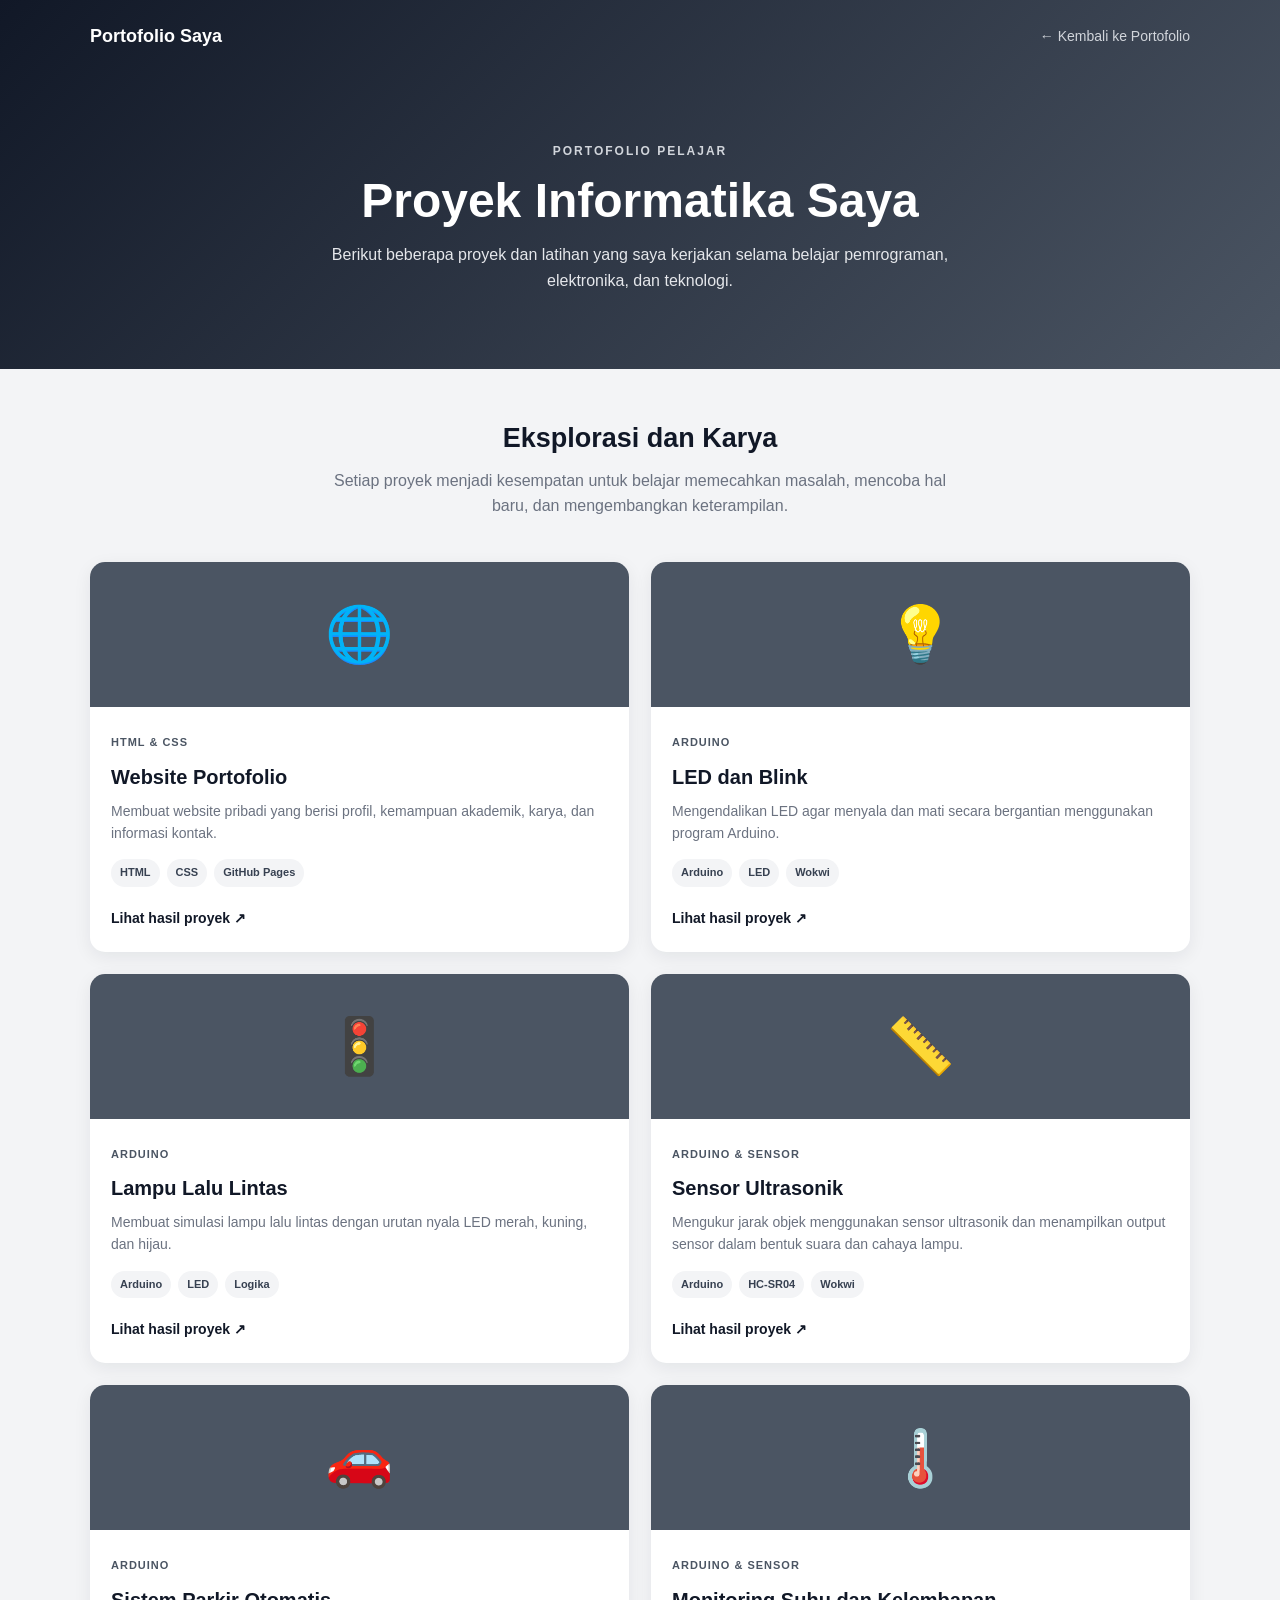
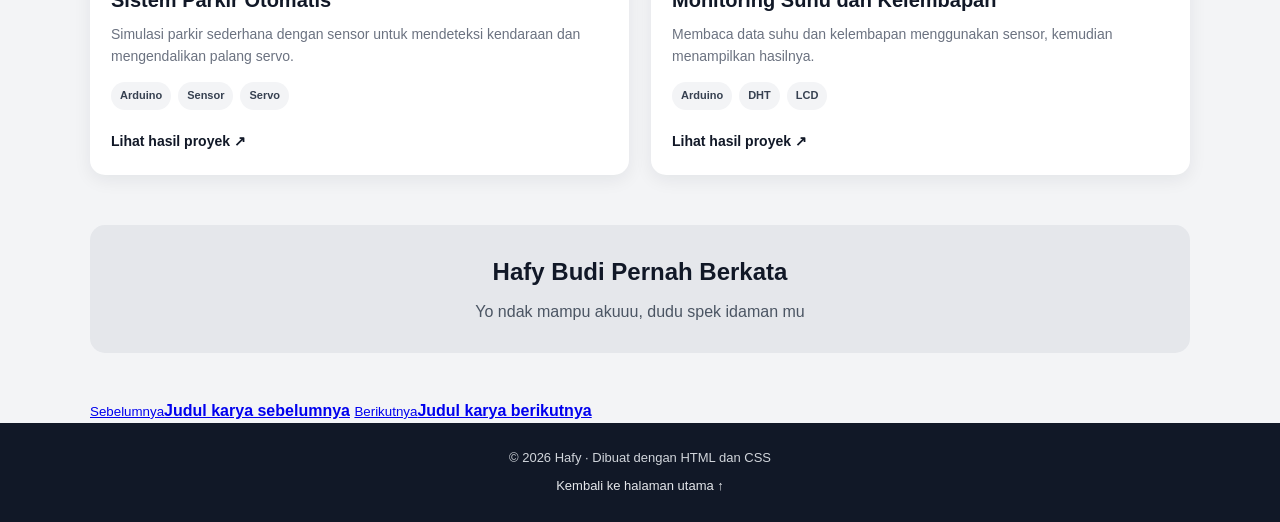
==== (page 2)hafy.html @ d76a5ce2 "Refactor hafy.html structure and content" ====
<!DOCTYPE html>
<html lang="id">
<head>
  <meta charset="UTF-8">
  <meta name="viewport" content="width=device-width, initial-scale=1.0">
  <meta name="description" content="Kumpulan proyek Informatika saya.">

  <title>Proyek Informatika Saya</title>
  <link rel="stylesheet" href="style-projek.css">
</head>
<body>
  <header class="site-header">
    <nav class="navbar">
      <a class="brand" href="index.html">Portofolio Saya</a>
      <a class="back-link" href="index.html">← Kembali ke Portofolio</a>
    </nav>
    <div class="hero">
      <span class="eyebrow">PORTOFOLIO PELAJAR</span>
      <h1>Proyek Informatika Saya</h1>
      <p>Berikut beberapa proyek dan latihan yang saya kerjakan selama belajar pemrograman, elektronika, dan teknologi.</p>
    </div>
  </header>

  <main class="container">
    <section class="intro">
      <h2>Eksplorasi dan Karya</h2>
      <p>Setiap proyek menjadi kesempatan untuk belajar memecahkan masalah, mencoba hal baru, dan mengembangkan keterampilan.</p>
    </section>

    <section class="project-grid" aria-label="Daftar proyek Informatika">
      <article class="project-card">
        <div class="project-visual visual-blue"><span>🌐</span></div>
        <div class="project-content">
          <span class="category">HTML &amp; CSS</span><h3>Website Portofolio</h3>
          <p>Membuat website pribadi yang berisi profil, kemampuan akademik, karya, dan informasi kontak.</p>
          <div class="tags"><span>HTML</span><span>CSS</span><span>GitHub Pages</span></div>
          <a class="project-link" href="index.html">Lihat hasil proyek ↗</a>
        </div>
      </article>

      <article class="project-card">
        <div class="project-visual visual-green"><span>💡</span></div>
        <div class="project-content">
          <span class="category">Arduino</span><h3>LED dan Blink</h3>
          <p>Mengendalikan LED agar menyala dan mati secara bergantian menggunakan program Arduino.</p>
          <div class="tags"><span>Arduino</span><span>LED</span><span>Wokwi</span></div>
          <a class="project-link" href="https://wokwi.com/projects/481664865857528833">Lihat hasil proyek ↗</a>
        </div>
      </article>

      <article class="project-card">
        <div class="project-visual visual-purple"><span>🚦</span></div>
        <div class="project-content">
          <span class="category">Arduino</span><h3>Lampu Lalu Lintas</h3>
          <p>Membuat simulasi lampu lalu lintas dengan urutan nyala LED merah, kuning, dan hijau.</p>
          <div class="tags"><span>Arduino</span><span>LED</span><span>Logika</span></div>
          <a class="project-link" href="https://wokwi.com/projects/481664558682316801">Lihat hasil proyek ↗</a>
        </div>
      </article>

      <article class="project-card">
        <div class="project-visual visual-orange"><span>📏</span></div>
        <div class="project-content">
          <span class="category">Arduino &amp; Sensor</span><h3>Sensor Ultrasonik</h3>
          <p>Mengukur jarak objek menggunakan sensor ultrasonik dan menampilkan output sensor dalam bentuk suara dan cahaya lampu.</p>
          <div class="tags"><span>Arduino</span><span>HC-SR04</span><span>Wokwi</span></div>
          <a class="project-link" href="https://wokwi.com/projects/481666622289014785">Lihat hasil proyek ↗</a>
        </div>
      </article>

      <article class="project-card">
        <div class="project-visual visual-pink"><span>🚗</span></div>
        <div class="project-content">
          <span class="category">Arduino</span><h3>Sistem Parkir Otomatis</h3>
          <p>Simulasi parkir sederhana dengan sensor untuk mendeteksi kendaraan dan mengendalikan palang servo.</p>
          <div class="tags"><span>Arduino</span><span>Sensor</span><span>Servo</span></div>
          <a class="project-link" href="https://wokwi.com/projects/481667066561412097">Lihat hasil proyek ↗</a>
        </div>
      </article>

      <article class="project-card">
        <div class="project-visual visual-teal"><span>🌡️</span></div>
        <div class="project-content">
          <span class="category">Arduino &amp; Sensor</span><h3>Monitoring Suhu dan Kelembapan</h3>
          <p>Membaca data suhu dan kelembapan menggunakan sensor, kemudian menampilkan hasilnya.</p>
          <div class="tags"><span>Arduino</span><span>DHT</span><span>LCD</span></div>
          <a class="project-link" href="https://wokwi.com/projects/481667434645292033">Lihat hasil proyek ↗</a>
        </div>
      </article>
    </section>

    <section class="note">
      <h2>Hafy Budi Pernah Berkata</h2>
      <p> Yo ndak mampu akuuu, dudu spek idaman mu</p>
    </section>
    <nav class="pager" aria-label="Karya lainnya">
    <a href="#"><small>Sebelumnya</small><strong>Judul karya sebelumnya</strong></a>
    <a href="#"><small>Berikutnya</small><strong>Judul karya berikutnya</strong></a>
  </nav>
  </main>



  
  <footer class="footer">
    <p>© 2026 Hafy · Dibuat dengan HTML dan CSS</p>
    <a href="index.html">Kembali ke halaman utama ↑</a>
  </footer>
</body>
</html>
---- style-projek.css ----
/* CSS EKSTERNAL - HALAMAN PROYEK INFORMATIKA (VERSI MONOCHROME) */
* { box-sizing: border-box; }
html { scroll-behavior: smooth; }
body {
  margin: 0; font-family: Arial, Helvetica, sans-serif;
  background: #f3f4f6; color: #1f2937; line-height: 1.6;
}
/* site header ini buat bag paling atas yang background judul*/
.site-header { background: linear-gradient(135deg, #111827, #4b5563); color: white; padding: 0 7%; }
.navbar {
  max-width: 1100px; margin: auto; min-height: 72px;
  display: flex; justify-content: space-between; align-items: center; gap: 20px;
}
.brand { color: white; text-decoration: none; font-weight: bold; font-size: 18px; }
.back-link { color: #d1d5db; text-decoration: none; font-size: 14px; }
.back-link:hover, .footer a:hover { text-decoration: underline; }
.hero { max-width: 850px; margin: auto; text-align: center; padding: 65px 15px 75px; }
.eyebrow { display: inline-block; color: #d1d5db; font-size: 12px; font-weight: bold; letter-spacing: 2px; margin-bottom: 12px; }
.hero h1 { margin: 0 0 14px; font-size: clamp(32px, 5vw, 48px); line-height: 1.15; }
.hero p { max-width: 650px; margin: auto; color: #e5e7eb; font-size: 16px; }
.container { width: min(1100px, 90%); margin: 0 auto; }
.intro { text-align: center; padding: 48px 10px 28px; }
.intro h2 { margin: 0 0 8px; color: #111827; font-size: 27px; }
.intro p { max-width: 650px; margin: auto; color: #6b7280; }
.project-grid { display: grid; grid-template-columns: repeat(2, minmax(0, 1fr)); gap: 22px; padding: 15px 0 45px; }
.project-card {
  background: #ffffff; border-radius: 15px; overflow: hidden;
  box-shadow: 0 5px 18px rgba(17, 24, 39, .07);
  transition: transform .2s ease, box-shadow .2s ease;
}
.project-card:hover { transform: translateY(-5px); box-shadow: 0 12px 25px rgba(17, 24, 39, .12); }
.project-visual { min-height: 145px; display: flex; justify-content: center; align-items: center; }
/* ini buat emoji*/
.project-visual span { font-size: 55px; }

/*ini bagian kotak icon ya fyi*/
.visual-blue { background: #4b5563; }
.visual-green { background: #4b5563; }
.visual-purple { background: #4b5563; }
.visual-orange { background: #4b5563; }
.visual-pink { background: #4b5563; }
.visual-teal { background: #4b5563; }
.visual-yellow,
.visual-slate { background: #e5e7eb; }

.project-content { padding: 21px; }
.category { color: #4b5563; font-size: 11px; font-weight: bold; letter-spacing: 1px; text-transform: uppercase; }
.project-content h3 { margin: 7px 0; color: #111827; font-size: 20px; }
.project-content p { color: #6b7280; font-size: 14px; margin: 0 0 15px; }
.tags { display: flex; flex-wrap: wrap; gap: 7px; margin-bottom: 18px; }
.tags span { background: #f3f4f6; color: #374151; padding: 5px 9px; border-radius: 20px; font-size: 11px; font-weight: bold; }
.project-link { display: inline-block; color: #111827; font-size: 14px; font-weight: bold; text-decoration: none; }
.project-link:hover { color: #4b5563; text-decoration: underline; }
.note { background: #e5e7eb; border-radius: 15px; padding: 28px; text-align: center; margin: 5px 0 45px; }
.note h2 { margin: 0 0 8px; color: #111827; }
.note p { color: #4b5563; margin: 0; }
.footer { background: #111827; color: #d1d5db; text-align: center; padding: 25px 15px; font-size: 13px; }
.footer p { margin: 0 0 7px; }
.footer a { color: #e5e7eb; text-decoration: none; }

@media (max-width: 650px) {
  .site-header { padding: 0 5%; }
  .navbar { min-height: 65px; }
  .brand { font-size: 15px; }
  .back-link { font-size: 12px; }
  .hero { padding: 48px 5px 55px; }
  .hero p { font-size: 14px; }
  .container { width: 92%; }
  .project-grid { grid-template-columns: 1fr; gap: 17px; }
  .project-visual { min-height: 125px; }
  .intro { padding-top: 35px; }

}
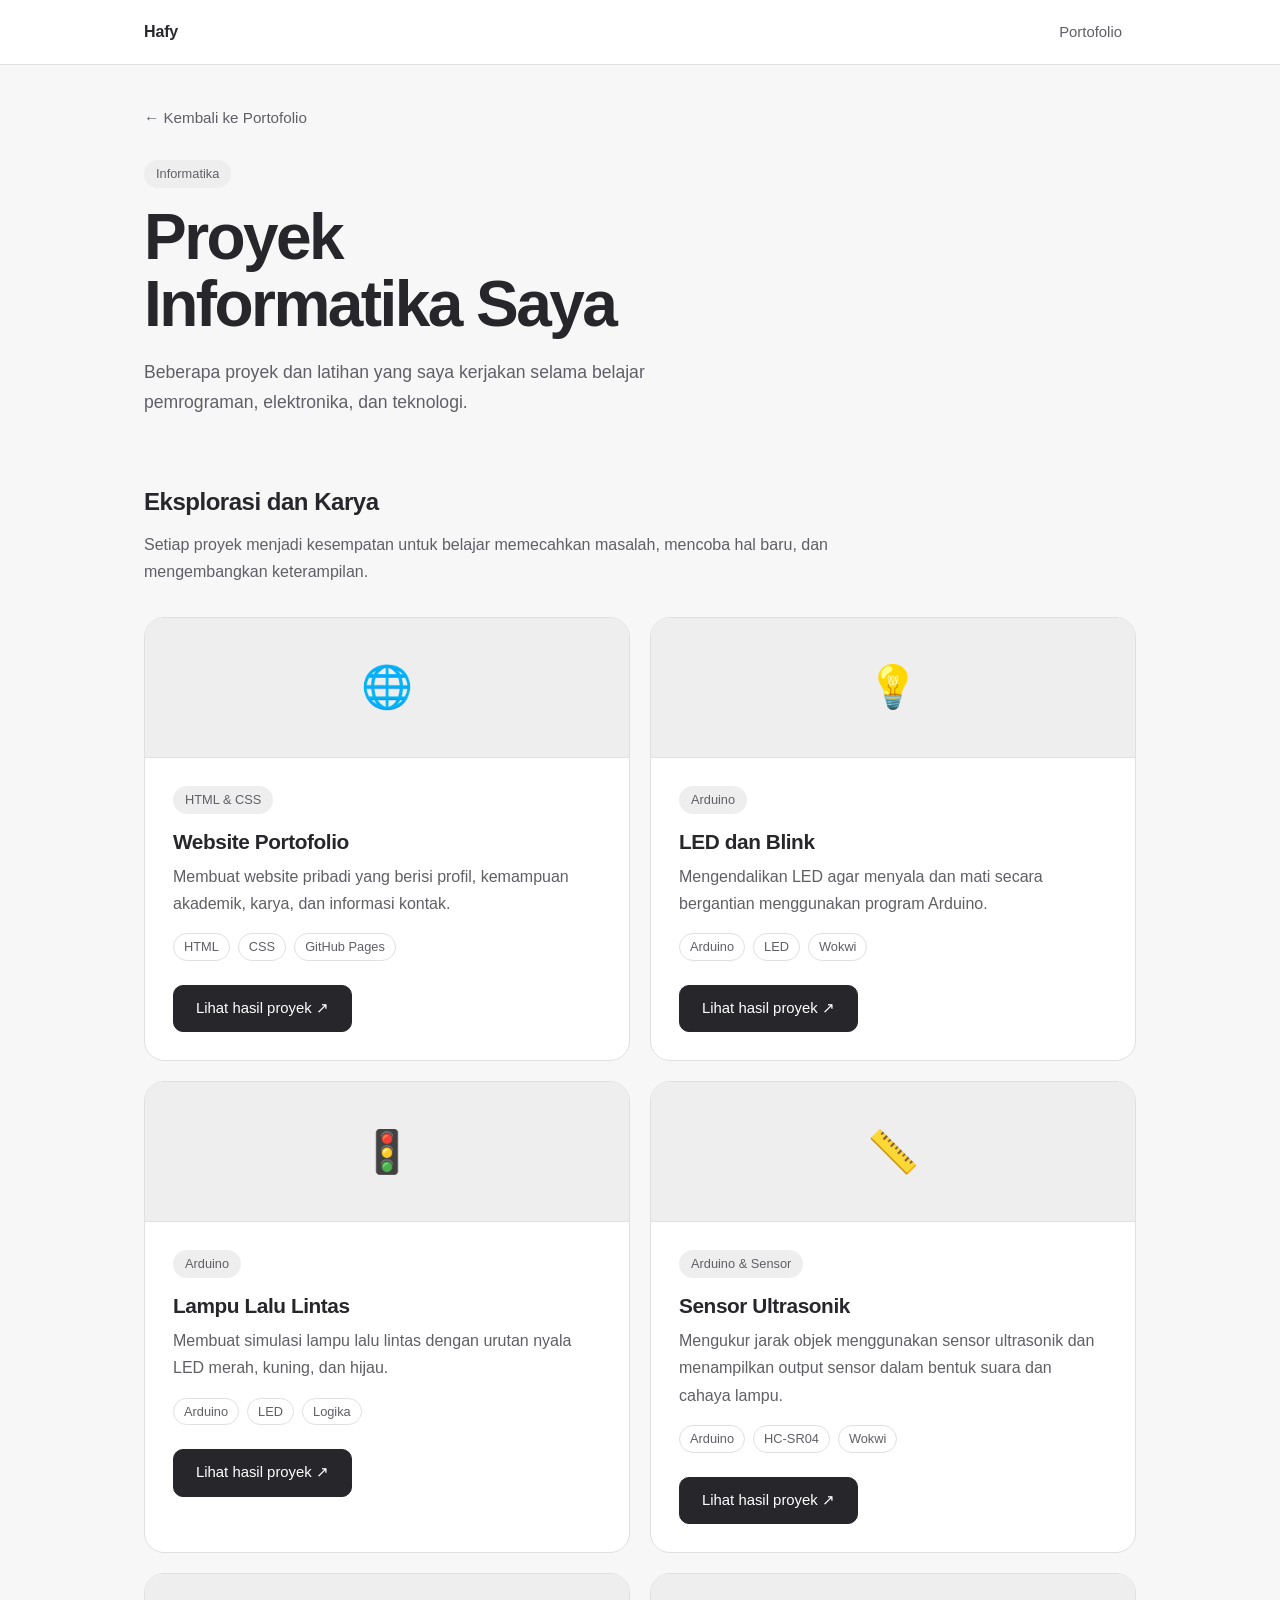
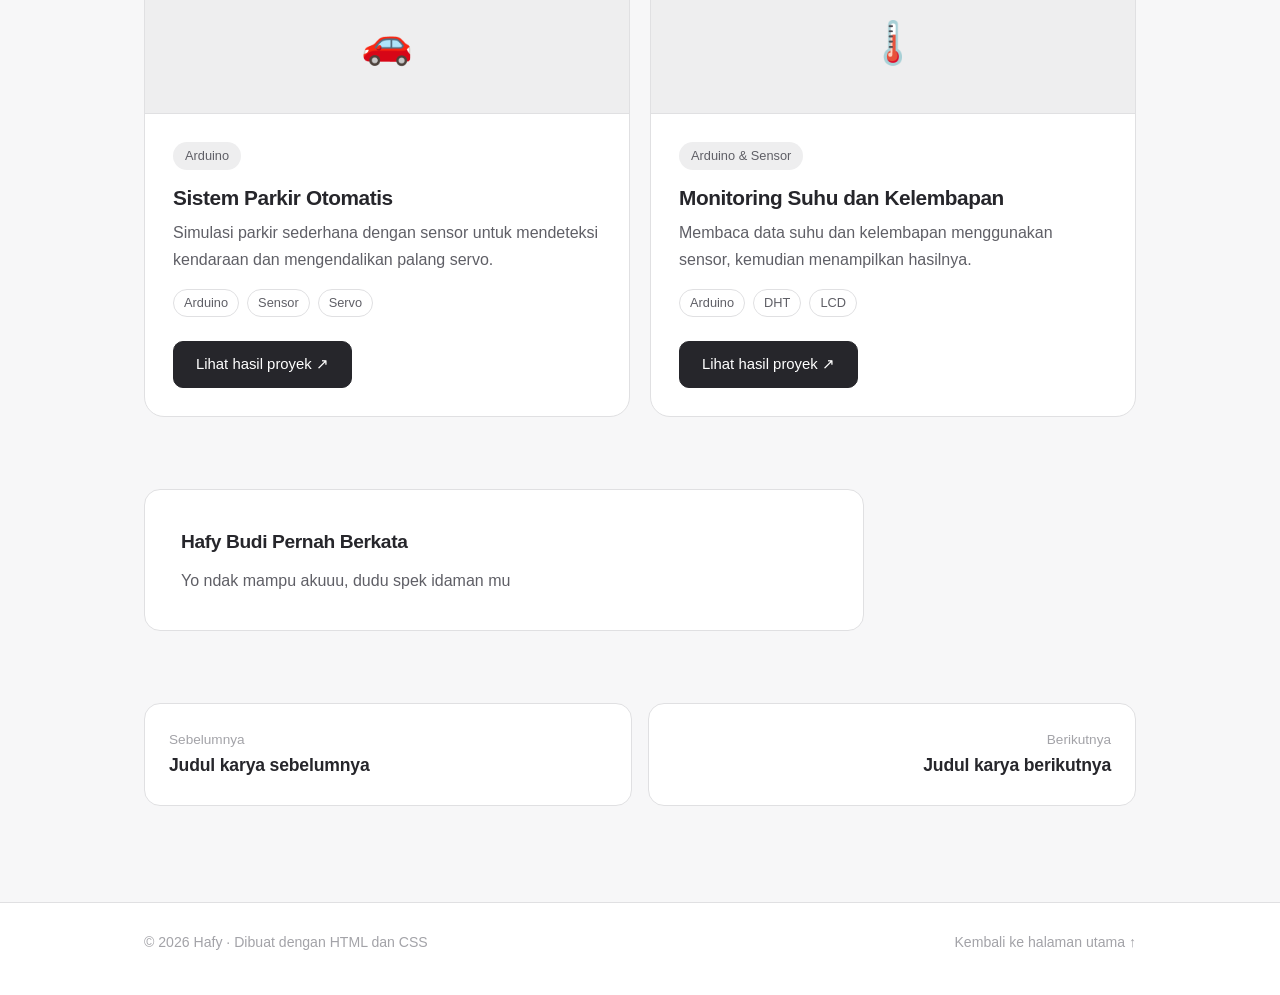
==== commit d33eb43c: "Refactor hafy.html structure and styles" ====
--- a/(page 2)hafy.html
+++ b/(page 2)hafy.html
@@ -1,110 +1,242 @@
 <!DOCTYPE html>
 <html lang="id">
 <head>
-  <meta charset="UTF-8">
-  <meta name="viewport" content="width=device-width, initial-scale=1.0">
-  <meta name="description" content="Kumpulan proyek Informatika saya.">
-
-  <title>Proyek Informatika Saya</title>
-  <link rel="stylesheet" href="style-projek.css">
+<meta charset="UTF-8">
+<meta name="viewport" content="width=device-width, initial-scale=1">
+<meta name="description" content="Kumpulan proyek Informatika saya.">
+<title>Proyek Informatika Saya</title>
+<style>
+  :root {
+    --white: #ffffff;
+    --gray-50: #f7f7f8;
+    --gray-100: #eeeeef;
+    --gray-200: #e0e0e2;
+    --gray-400: #a3a3a8;
+    --gray-600: #5f5f66;
+    --ink: #26262b;
+  }
+  * { box-sizing: border-box; margin: 0; padding: 0; }
+  body {
+    background: var(--gray-50);
+    color: var(--ink);
+    font-family: "Segoe UI", "Helvetica Neue", Arial, sans-serif;
+    line-height: 1.7;
+  }
+  a { color: inherit; }
+  a:focus-visible { outline: 2px solid var(--ink); outline-offset: 3px; }
+  .wrap { max-width: 1040px; margin: 0 auto; padding: 0 24px; }
+
+  /* Navigasi */
+  .topbar { background: var(--white); border-bottom: 1px solid var(--gray-200); }
+  .topbar .wrap { display: flex; justify-content: space-between; align-items: center; height: 64px; }
+  .brand { font-weight: 700; text-decoration: none; letter-spacing: -0.01em; }
+  .topbar nav a {
+    text-decoration: none; color: var(--gray-600);
+    padding: 6px 14px; border-radius: 999px; font-size: 0.93rem;
+  }
+  .topbar nav a:hover { background: var(--gray-100); color: var(--ink); }
+
+  .back {
+    display: inline-block; margin-top: 40px; text-decoration: none;
+    color: var(--gray-600); font-size: 0.95rem;
+  }
+  .back:hover { color: var(--ink); }
+
+  /* Judul halaman */
+  .head { padding: 28px 0 24px; }
+  .cat {
+    display: inline-block; font-size: 0.8rem; padding: 3px 12px;
+    border-radius: 999px; background: var(--gray-100); color: var(--gray-600);
+  }
+  .head h1 {
+    margin-top: 16px; max-width: 14ch;
+    font-size: clamp(2.2rem, 6vw, 4rem);
+    font-weight: 800; letter-spacing: -0.04em; line-height: 1.05;
+  }
+  .head .lead { margin-top: 20px; max-width: 56ch; color: var(--gray-600); font-size: 1.1rem; }
+
+  /* Pengantar */
+  .intro { padding: 40px 0 32px; max-width: 720px; }
+  .intro h2 { font-size: 1.5rem; letter-spacing: -0.02em; margin-bottom: 8px; }
+  .intro p { color: var(--gray-600); }
+
+  /* Daftar proyek */
+  .grid { display: grid; grid-template-columns: repeat(2, 1fr); gap: 20px; }
+  .card {
+    background: var(--white); border: 1px solid var(--gray-200);
+    border-radius: 20px; overflow: hidden;
+    display: flex; flex-direction: column;
+    transition: border-color .2s;
+  }
+  .card:hover { border-color: var(--gray-400); }
+  .visual {
+    height: 140px; display: grid; place-items: center;
+    background: var(--gray-100); border-bottom: 1px solid var(--gray-200);
+    font-size: 2.6rem;
+  }
+  .card-body { padding: 28px; display: flex; flex-direction: column; flex: 1; }
+  .card h3 { margin-top: 14px; font-size: 1.3rem; letter-spacing: -0.02em; line-height: 1.3; }
+  .card p { margin-top: 8px; color: var(--gray-600); }
+  .tags { margin-top: 16px; display: flex; flex-wrap: wrap; gap: 8px; }
+  .tags span {
+    font-size: 0.8rem; padding: 2px 10px; border-radius: 999px;
+    border: 1px solid var(--gray-200); color: var(--gray-600);
+  }
+  .card .link {
+    margin-top: auto; align-self: flex-start; text-decoration: none;
+    padding: 10px 22px; border-radius: 10px; font-size: 0.93rem;
+    background: var(--ink); color: var(--white); border: 1px solid var(--ink);
+    transition: background .2s, color .2s;
+  }
+  .card .tags + .link { margin-top: 24px; }
+  .card .link:hover { background: var(--white); color: var(--ink); }
+
+  /* Catatan */
+  .note {
+    margin-top: 72px; padding: 36px; max-width: 720px;
+    background: var(--white); border: 1px solid var(--gray-200); border-radius: 16px;
+  }
+  .note h2 { font-size: 1.2rem; letter-spacing: -0.02em; }
+  .note p { margin-top: 8px; color: var(--gray-600); }
+
+  /* Navigasi antar karya */
+  .pager { margin-top: 72px; display: grid; grid-template-columns: 1fr 1fr; gap: 16px; padding-bottom: 96px; }
+  .pager a {
+    text-decoration: none; padding: 24px; border-radius: 16px;
+    background: var(--white); border: 1px solid var(--gray-200);
+    transition: border-color .2s;
+  }
+  .pager a:hover { border-color: var(--gray-400); }
+  .pager small { display: block; color: var(--gray-400); font-size: 0.85rem; }
+  .pager strong { font-size: 1.1rem; letter-spacing: -0.01em; }
+  .pager a:last-child { text-align: right; }
+
+  footer { padding: 28px 0 40px; color: var(--gray-400); font-size: 0.88rem; background: var(--white); border-top: 1px solid var(--gray-200); }
+  footer .wrap { display: flex; flex-wrap: wrap; justify-content: space-between; gap: 8px; }
+  footer a { text-decoration: none; }
+  footer a:hover { color: var(--ink); }
+
+  @media (max-width: 760px) {
+    .grid { grid-template-columns: 1fr; }
+    .pager { grid-template-columns: 1fr; }
+    .pager a:last-child { text-align: left; }
+    .note { padding: 28px 24px; }
+  }
+  @media (prefers-reduced-motion: reduce) {
+    .card, .card .link, .pager a { transition: none; }
+  }
+</style>
 </head>
 <body>
-  <header class="site-header">
-    <nav class="navbar">
-      <a class="brand" href="index.html">Portofolio Saya</a>
-      <a class="back-link" href="index.html">← Kembali ke Portofolio</a>
-    </nav>
-    <div class="hero">
-      <span class="eyebrow">PORTOFOLIO PELAJAR</span>
-      <h1>Proyek Informatika Saya</h1>
-      <p>Berikut beberapa proyek dan latihan yang saya kerjakan selama belajar pemrograman, elektronika, dan teknologi.</p>
-    </div>
-  </header>
-
-  <main class="container">
-    <section class="intro">
-      <h2>Eksplorasi dan Karya</h2>
-      <p>Setiap proyek menjadi kesempatan untuk belajar memecahkan masalah, mencoba hal baru, dan mengembangkan keterampilan.</p>
-    </section>
-
-    <section class="project-grid" aria-label="Daftar proyek Informatika">
-      <article class="project-card">
-        <div class="project-visual visual-blue"><span>🌐</span></div>
-        <div class="project-content">
-          <span class="category">HTML &amp; CSS</span><h3>Website Portofolio</h3>
-          <p>Membuat website pribadi yang berisi profil, kemampuan akademik, karya, dan informasi kontak.</p>
-          <div class="tags"><span>HTML</span><span>CSS</span><span>GitHub Pages</span></div>
-          <a class="project-link" href="index.html">Lihat hasil proyek ↗</a>
-        </div>
-      </article>
-
-      <article class="project-card">
-        <div class="project-visual visual-green"><span>💡</span></div>
-        <div class="project-content">
-          <span class="category">Arduino</span><h3>LED dan Blink</h3>
-          <p>Mengendalikan LED agar menyala dan mati secara bergantian menggunakan program Arduino.</p>
-          <div class="tags"><span>Arduino</span><span>LED</span><span>Wokwi</span></div>
-          <a class="project-link" href="https://wokwi.com/projects/481664865857528833">Lihat hasil proyek ↗</a>
-        </div>
-      </article>
-
-      <article class="project-card">
-        <div class="project-visual visual-purple"><span>🚦</span></div>
-        <div class="project-content">
-          <span class="category">Arduino</span><h3>Lampu Lalu Lintas</h3>
-          <p>Membuat simulasi lampu lalu lintas dengan urutan nyala LED merah, kuning, dan hijau.</p>
-          <div class="tags"><span>Arduino</span><span>LED</span><span>Logika</span></div>
-          <a class="project-link" href="https://wokwi.com/projects/481664558682316801">Lihat hasil proyek ↗</a>
-        </div>
-      </article>
-
-      <article class="project-card">
-        <div class="project-visual visual-orange"><span>📏</span></div>
-        <div class="project-content">
-          <span class="category">Arduino &amp; Sensor</span><h3>Sensor Ultrasonik</h3>
-          <p>Mengukur jarak objek menggunakan sensor ultrasonik dan menampilkan output sensor dalam bentuk suara dan cahaya lampu.</p>
-          <div class="tags"><span>Arduino</span><span>HC-SR04</span><span>Wokwi</span></div>
-          <a class="project-link" href="https://wokwi.com/projects/481666622289014785">Lihat hasil proyek ↗</a>
-        </div>
-      </article>
-
-      <article class="project-card">
-        <div class="project-visual visual-pink"><span>🚗</span></div>
-        <div class="project-content">
-          <span class="category">Arduino</span><h3>Sistem Parkir Otomatis</h3>
-          <p>Simulasi parkir sederhana dengan sensor untuk mendeteksi kendaraan dan mengendalikan palang servo.</p>
-          <div class="tags"><span>Arduino</span><span>Sensor</span><span>Servo</span></div>
-          <a class="project-link" href="https://wokwi.com/projects/481667066561412097">Lihat hasil proyek ↗</a>
-        </div>
-      </article>
-
-      <article class="project-card">
-        <div class="project-visual visual-teal"><span>🌡️</span></div>
-        <div class="project-content">
-          <span class="category">Arduino &amp; Sensor</span><h3>Monitoring Suhu dan Kelembapan</h3>
-          <p>Membaca data suhu dan kelembapan menggunakan sensor, kemudian menampilkan hasilnya.</p>
-          <div class="tags"><span>Arduino</span><span>DHT</span><span>LCD</span></div>
-          <a class="project-link" href="https://wokwi.com/projects/481667434645292033">Lihat hasil proyek ↗</a>
-        </div>
-      </article>
-    </section>
-
-    <section class="note">
-      <h2>Hafy Budi Pernah Berkata</h2>
-      <p> Yo ndak mampu akuuu, dudu spek idaman mu</p>
-    </section>
-    <nav class="pager" aria-label="Karya lainnya">
+
+<div class="topbar">
+  <div class="wrap">
+    <a class="brand" href="index.html">Hafy</a>
+    <nav><a href="index.html">Portofolio</a></nav>
+  </div>
+</div>
+
+<main class="wrap">
+  <a class="back" href="index.html">&larr; Kembali ke Portofolio</a>
+
+  <section class="head">
+    <span class="cat">Informatika</span>
+    <h1>Proyek Informatika Saya</h1>
+    <p class="lead">Beberapa proyek dan latihan yang saya kerjakan selama belajar pemrograman, elektronika, dan teknologi.</p>
+  </section>
+
+  <section class="intro">
+    <h2>Eksplorasi dan Karya</h2>
+    <p>Setiap proyek menjadi kesempatan untuk belajar memecahkan masalah, mencoba hal baru, dan mengembangkan keterampilan.</p>
+  </section>
+
+  <section class="grid" aria-label="Daftar proyek Informatika">
+
+    <article class="card">
+      <div class="visual" aria-hidden="true">🌐</div>
+      <div class="card-body">
+        <span class="cat" style="align-self:flex-start">HTML &amp; CSS</span>
+        <h3>Website Portofolio</h3>
+        <p>Membuat website pribadi yang berisi profil, kemampuan akademik, karya, dan informasi kontak.</p>
+        <div class="tags"><span>HTML</span><span>CSS</span><span>GitHub Pages</span></div>
+        <a class="link" href="index.html">Lihat hasil proyek ↗</a>
+      </div>
+    </article>
+
+    <article class="card">
+      <div class="visual" aria-hidden="true">💡</div>
+      <div class="card-body">
+        <span class="cat" style="align-self:flex-start">Arduino</span>
+        <h3>LED dan Blink</h3>
+        <p>Mengendalikan LED agar menyala dan mati secara bergantian menggunakan program Arduino.</p>
+        <div class="tags"><span>Arduino</span><span>LED</span><span>Wokwi</span></div>
+        <a class="link" href="https://wokwi.com/projects/481664865857528833">Lihat hasil proyek ↗</a>
+      </div>
+    </article>
+
+    <article class="card">
+      <div class="visual" aria-hidden="true">🚦</div>
+      <div class="card-body">
+        <span class="cat" style="align-self:flex-start">Arduino</span>
+        <h3>Lampu Lalu Lintas</h3>
+        <p>Membuat simulasi lampu lalu lintas dengan urutan nyala LED merah, kuning, dan hijau.</p>
+        <div class="tags"><span>Arduino</span><span>LED</span><span>Logika</span></div>
+        <a class="link" href="https://wokwi.com/projects/481664558682316801">Lihat hasil proyek ↗</a>
+      </div>
+    </article>
+
+    <article class="card">
+      <div class="visual" aria-hidden="true">📏</div>
+      <div class="card-body">
+        <span class="cat" style="align-self:flex-start">Arduino &amp; Sensor</span>
+        <h3>Sensor Ultrasonik</h3>
+        <p>Mengukur jarak objek menggunakan sensor ultrasonik dan menampilkan output sensor dalam bentuk suara dan cahaya lampu.</p>
+        <div class="tags"><span>Arduino</span><span>HC-SR04</span><span>Wokwi</span></div>
+        <a class="link" href="https://wokwi.com/projects/481666622289014785">Lihat hasil proyek ↗</a>
+      </div>
+    </article>
+
+    <article class="card">
+      <div class="visual" aria-hidden="true">🚗</div>
+      <div class="card-body">
+        <span class="cat" style="align-self:flex-start">Arduino</span>
+        <h3>Sistem Parkir Otomatis</h3>
+        <p>Simulasi parkir sederhana dengan sensor untuk mendeteksi kendaraan dan mengendalikan palang servo.</p>
+        <div class="tags"><span>Arduino</span><span>Sensor</span><span>Servo</span></div>
+        <a class="link" href="https://wokwi.com/projects/481667066561412097">Lihat hasil proyek ↗</a>
+      </div>
+    </article>
+
+    <article class="card">
+      <div class="visual" aria-hidden="true">🌡️</div>
+      <div class="card-body">
+        <span class="cat" style="align-self:flex-start">Arduino &amp; Sensor</span>
+        <h3>Monitoring Suhu dan Kelembapan</h3>
+        <p>Membaca data suhu dan kelembapan menggunakan sensor, kemudian menampilkan hasilnya.</p>
+        <div class="tags"><span>Arduino</span><span>DHT</span><span>LCD</span></div>
+        <a class="link" href="https://wokwi.com/projects/481667434645292033">Lihat hasil proyek ↗</a>
+      </div>
+    </article>
+
+  </section>
+
+  <section class="note">
+    <h2>Hafy Budi Pernah Berkata</h2>
+    <p>Yo ndak mampu akuuu, dudu spek idaman mu</p>
+  </section>
+
+  <nav class="pager" aria-label="Karya lainnya">
     <a href="#"><small>Sebelumnya</small><strong>Judul karya sebelumnya</strong></a>
     <a href="#"><small>Berikutnya</small><strong>Judul karya berikutnya</strong></a>
   </nav>
-  </main>
-
-
-
-  
-  <footer class="footer">
-    <p>© 2026 Hafy · Dibuat dengan HTML dan CSS</p>
-    <a href="index.html">Kembali ke halaman utama ↑</a>
-  </footer>
+</main>
+
+<footer>
+  <div class="wrap">
+    <span>&copy; 2026 Hafy &middot; Dibuat dengan HTML dan CSS</span>
+    <a href="index.html">Kembali ke halaman utama &uarr;</a>
+  </div>
+</footer>
+
 </body>
 </html>
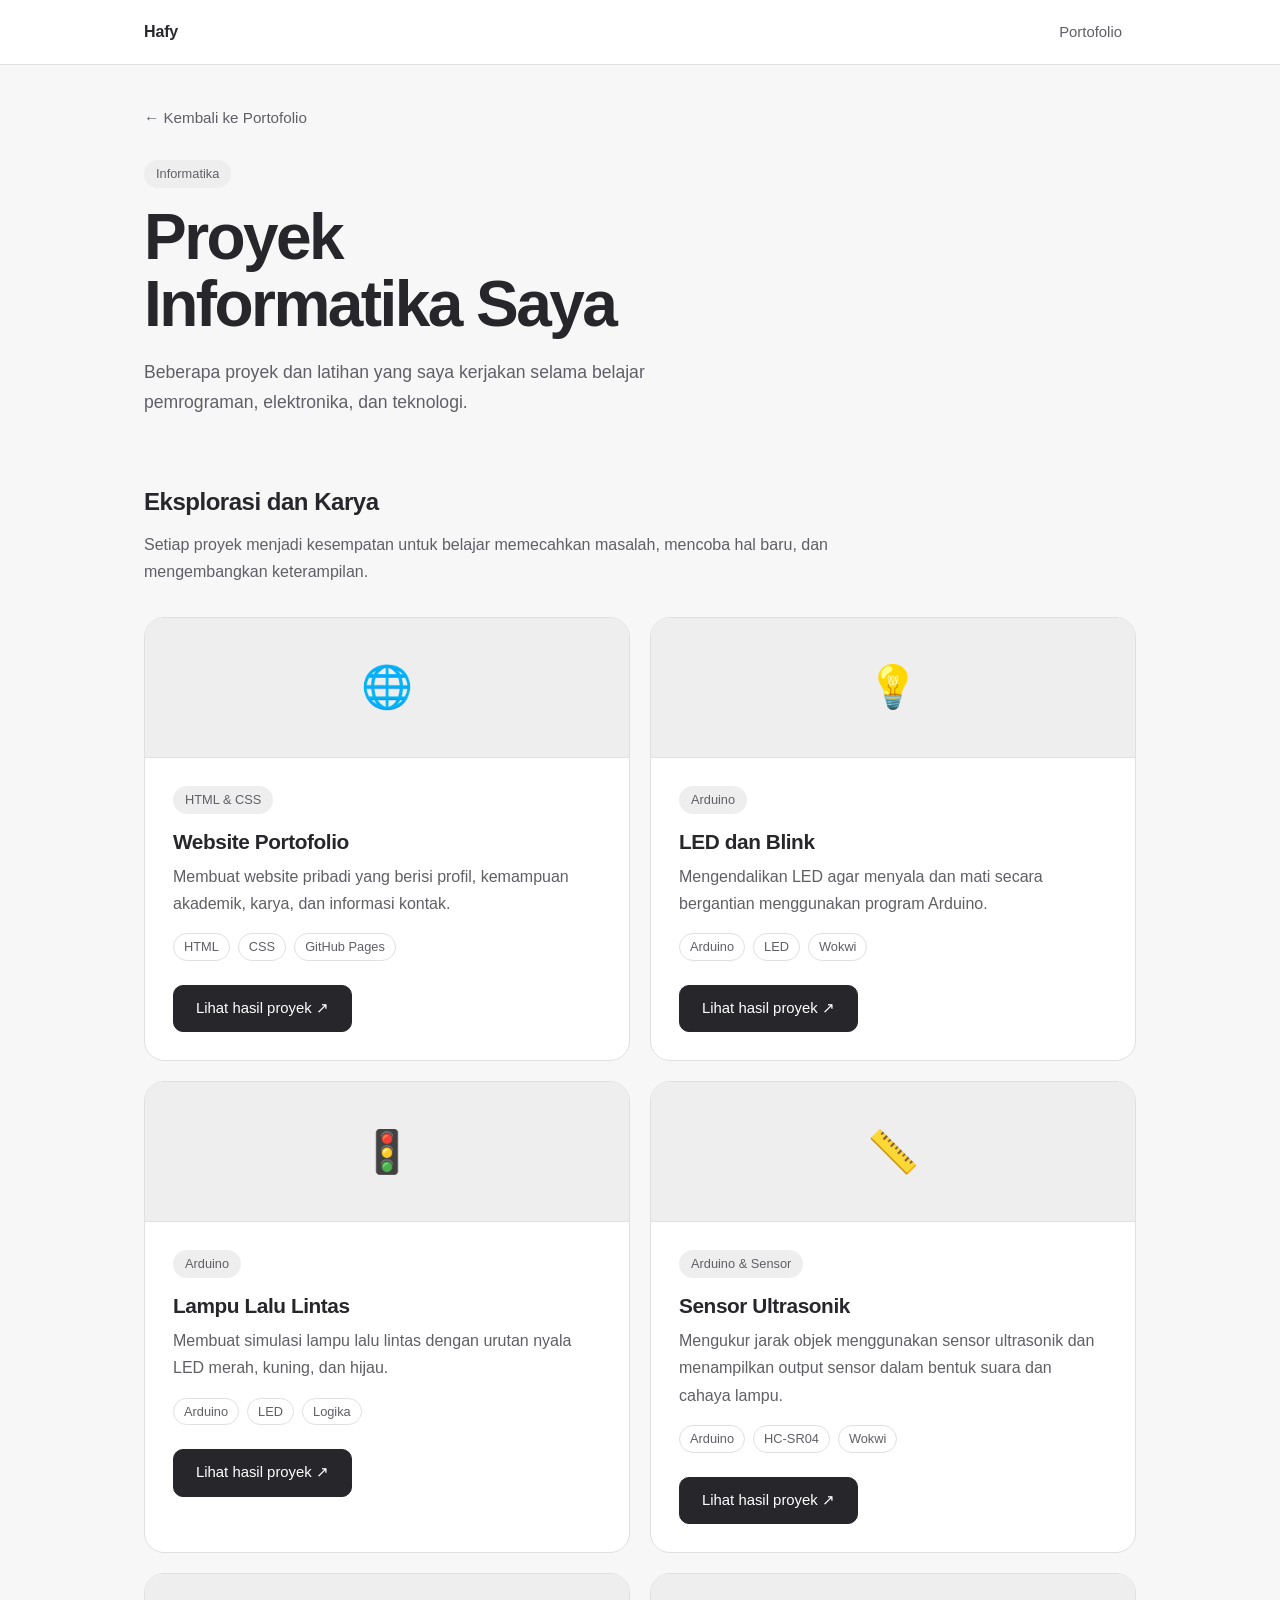
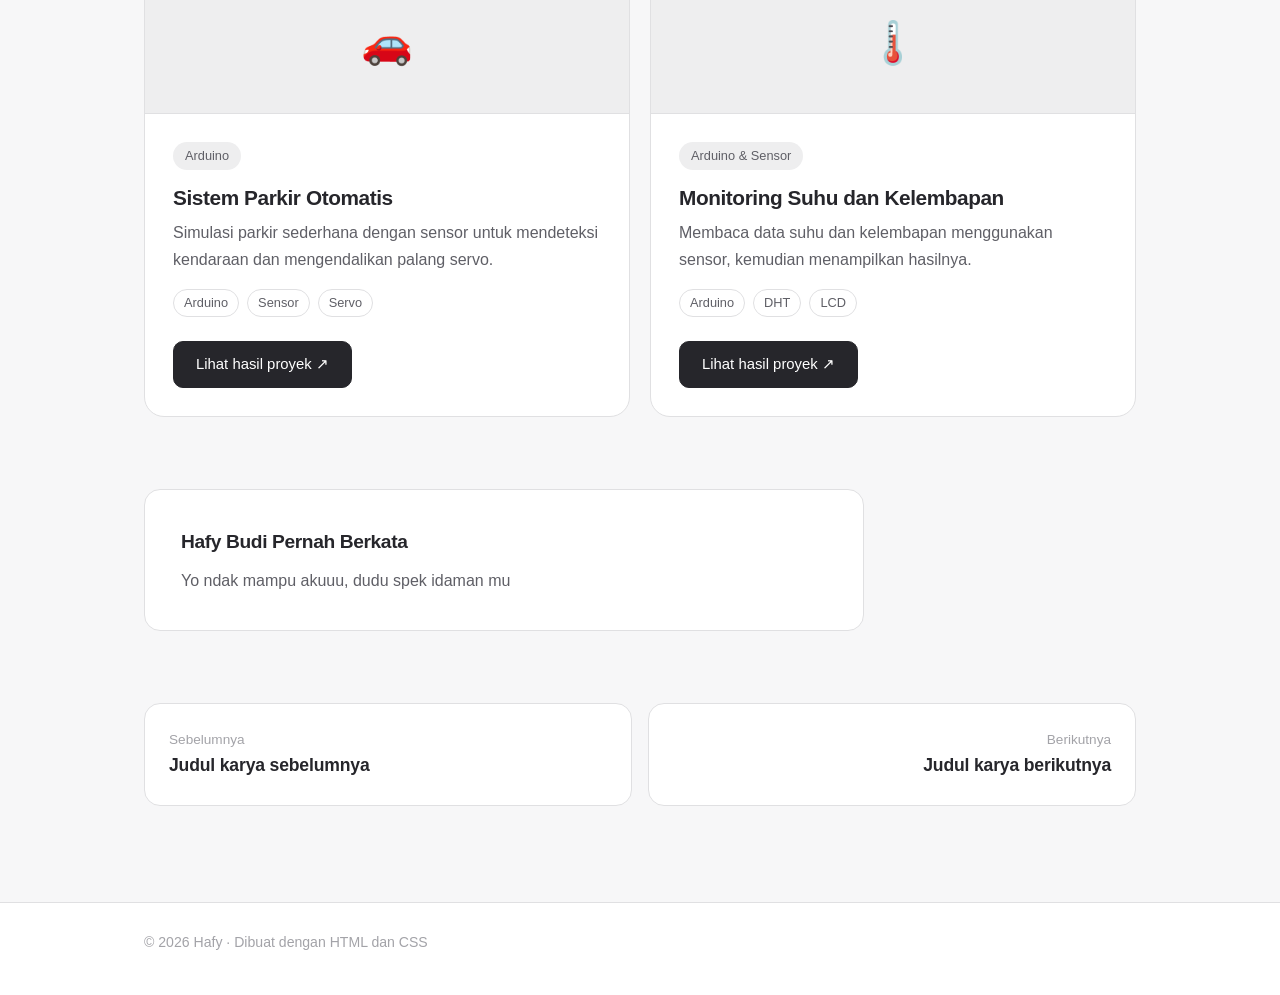
==== commit aaab9928: "Fix HTML encoding issues in hafy.html" ====
--- a/(page 2)hafy.html
+++ b/(page 2)hafy.html
@@ -234,7 +234,6 @@
 <footer>
   <div class="wrap">
     <span>&copy; 2026 Hafy &middot; Dibuat dengan HTML dan CSS</span>
-    <a href="index.html">Kembali ke halaman utama &uarr;</a>
   </div>
 </footer>
 
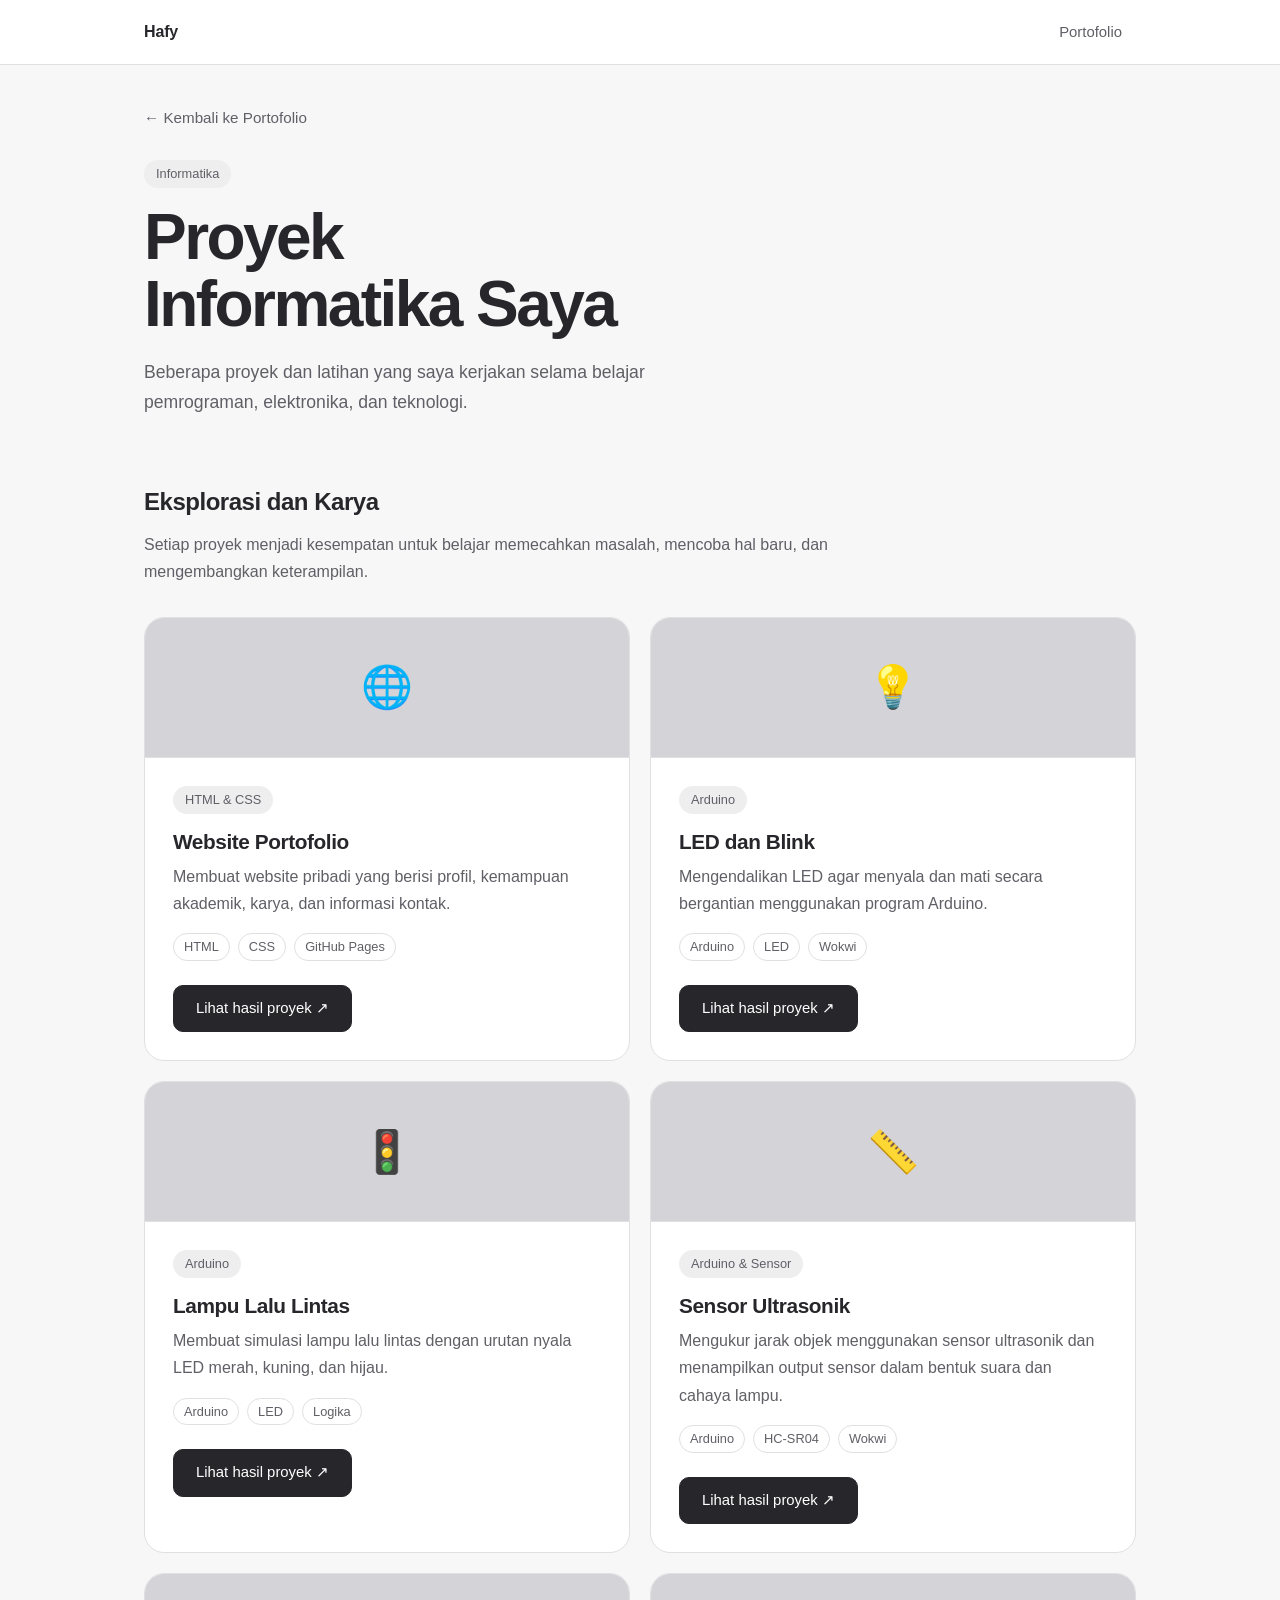
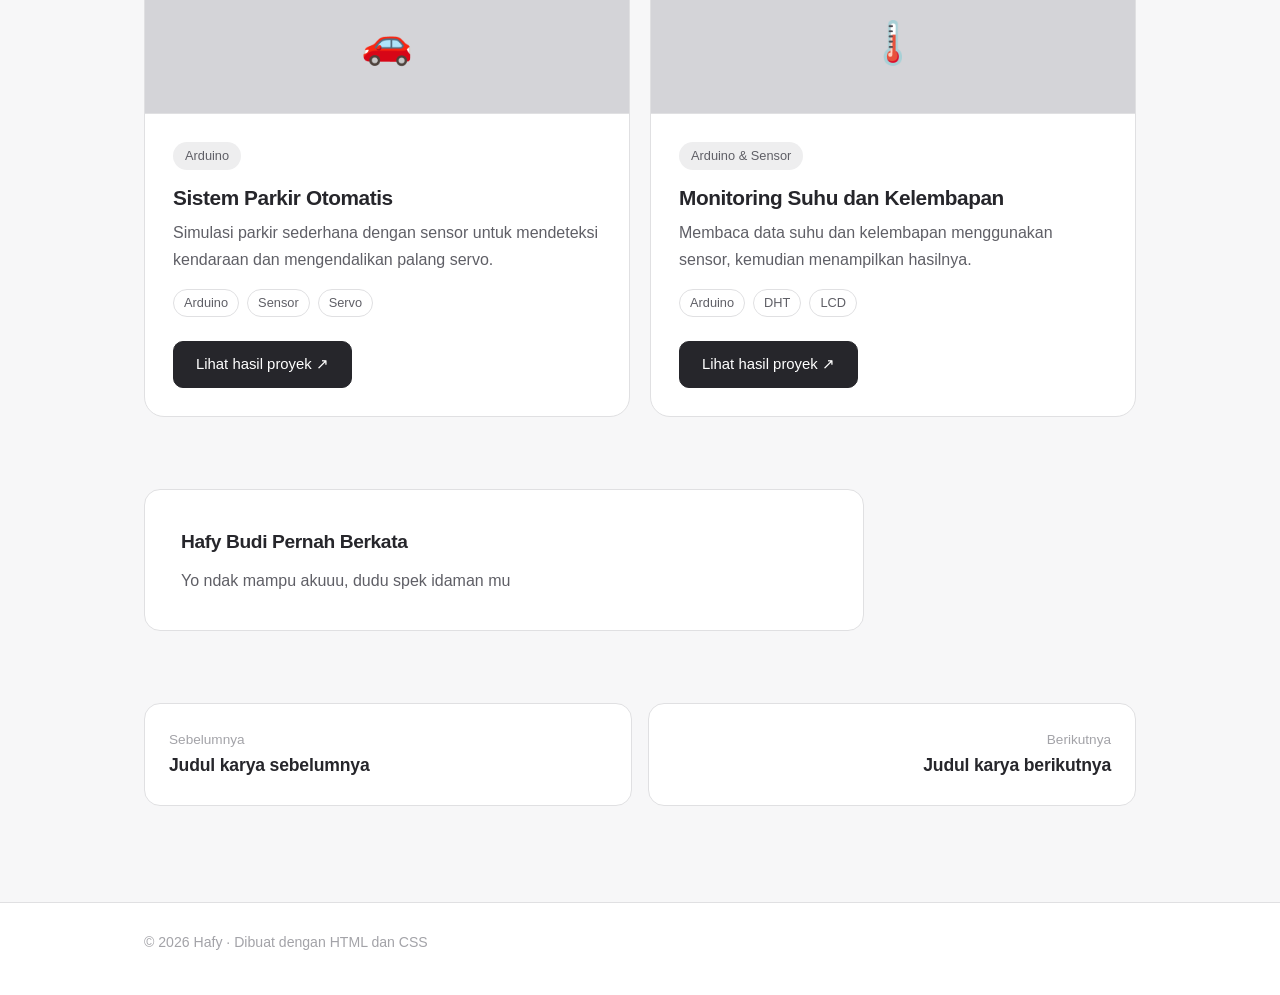
==== commit 3eab4f0a: "Update (page 2)hafy.html" ====
--- a/(page 2)hafy.html
+++ b/(page 2)hafy.html
@@ -69,10 +69,10 @@
     transition: border-color .2s;
   }
   .card:hover { border-color: var(--gray-400); }
-  .visual {
-    height: 140px; display: grid; place-items: center;
-    background: var(--gray-100); border-bottom: 1px solid var(--gray-200);
-    font-size: 2.6rem;
+ .visual {
+  height: 140px; display: grid; place-items: center;
+  background: #d4d4d8; border-bottom: 1px solid var(--gray-200);
+  font-size: 2.6rem;
   }
   .card-body { padding: 28px; display: flex; flex-direction: column; flex: 1; }
   .card h3 { margin-top: 14px; font-size: 1.3rem; letter-spacing: -0.02em; line-height: 1.3; }
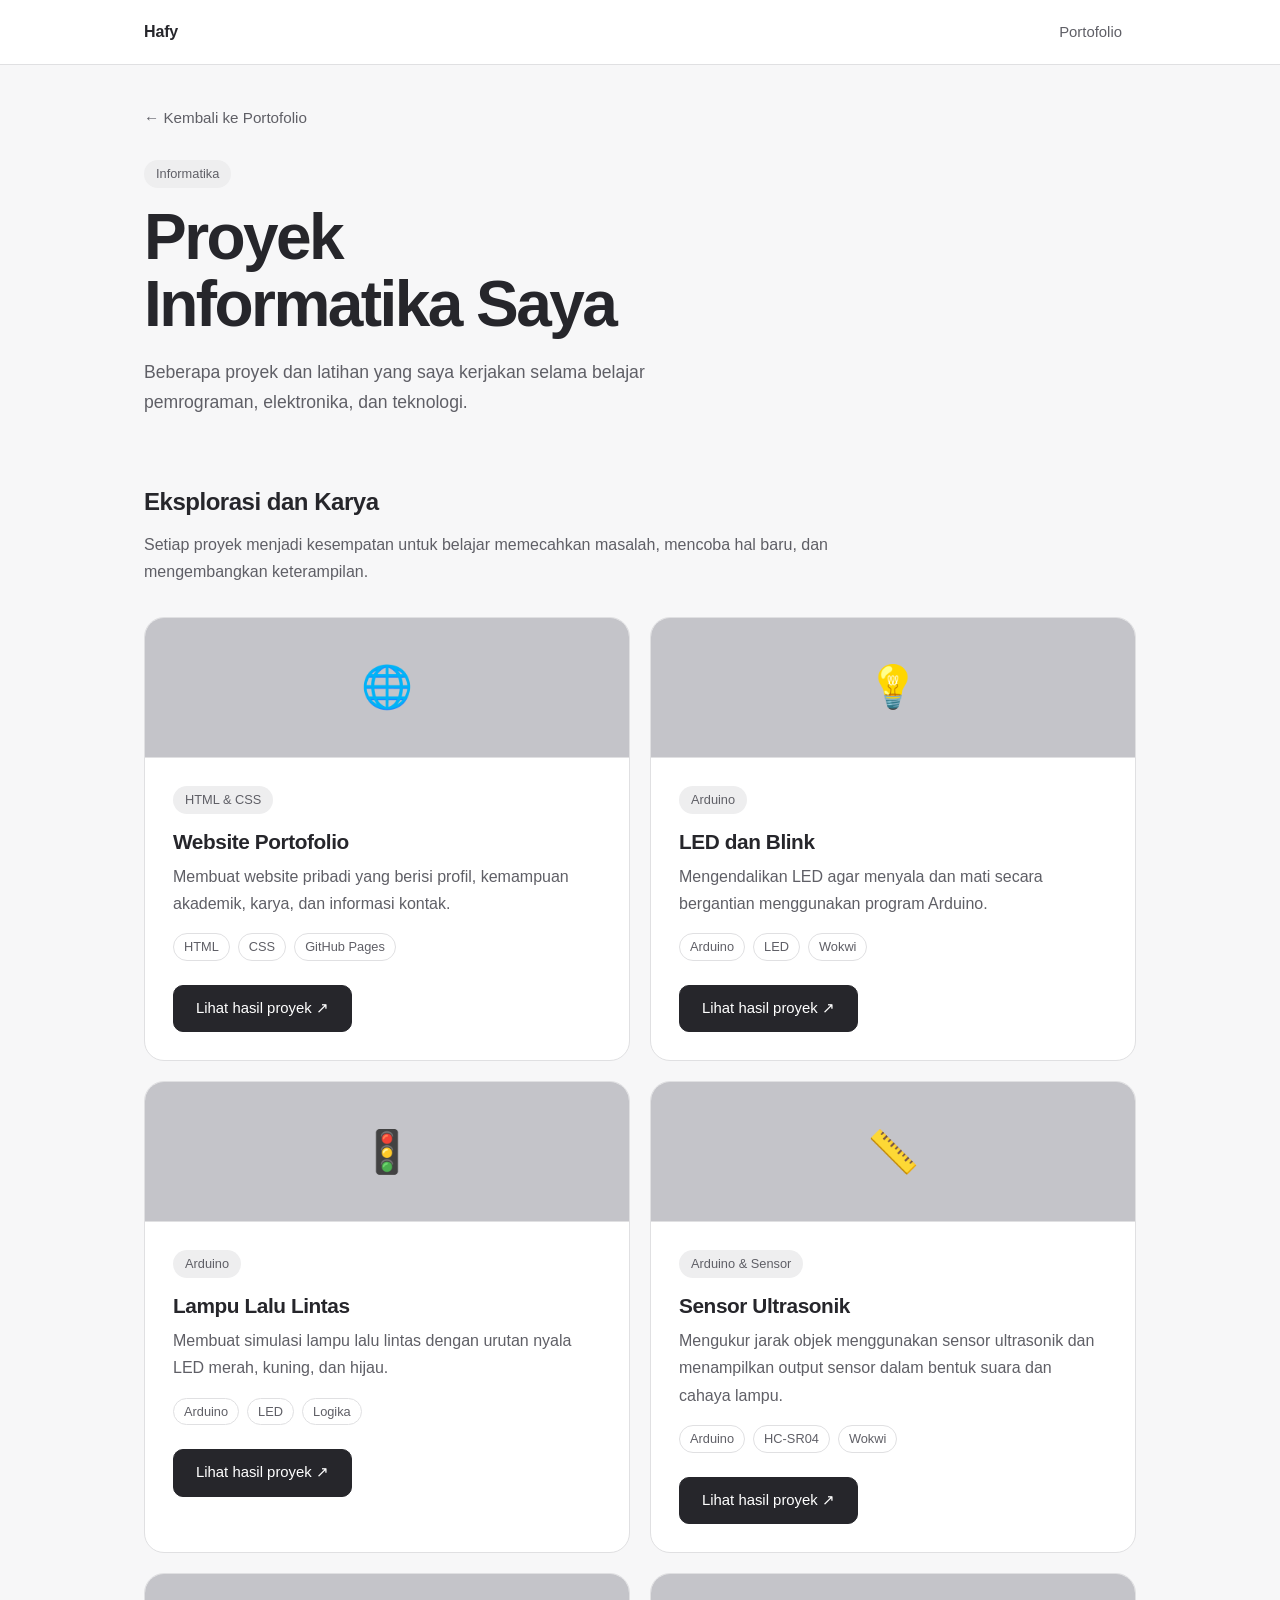
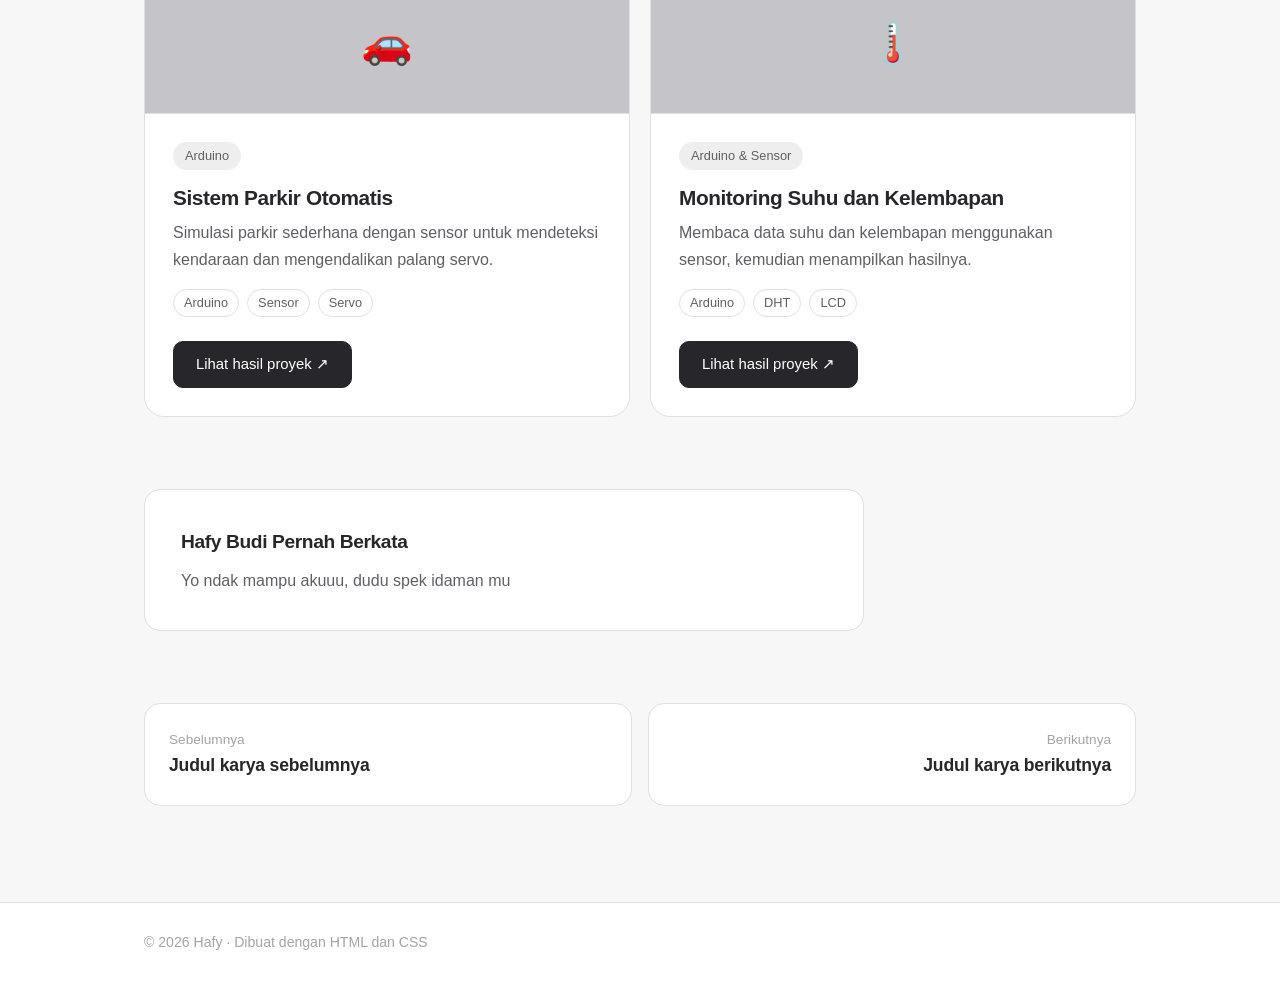
==== commit 1b9eaf5f: "Update (page 2)hafy.html" ====
--- a/(page 2)hafy.html
+++ b/(page 2)hafy.html
@@ -71,7 +71,7 @@
   .card:hover { border-color: var(--gray-400); }
  .visual {
   height: 140px; display: grid; place-items: center;
-  background: #d4d4d8; border-bottom: 1px solid var(--gray-200);
+  background: #c4c4c9; border-bottom: 1px solid var(--gray-200);
   font-size: 2.6rem;
   }
   .card-body { padding: 28px; display: flex; flex-direction: column; flex: 1; }
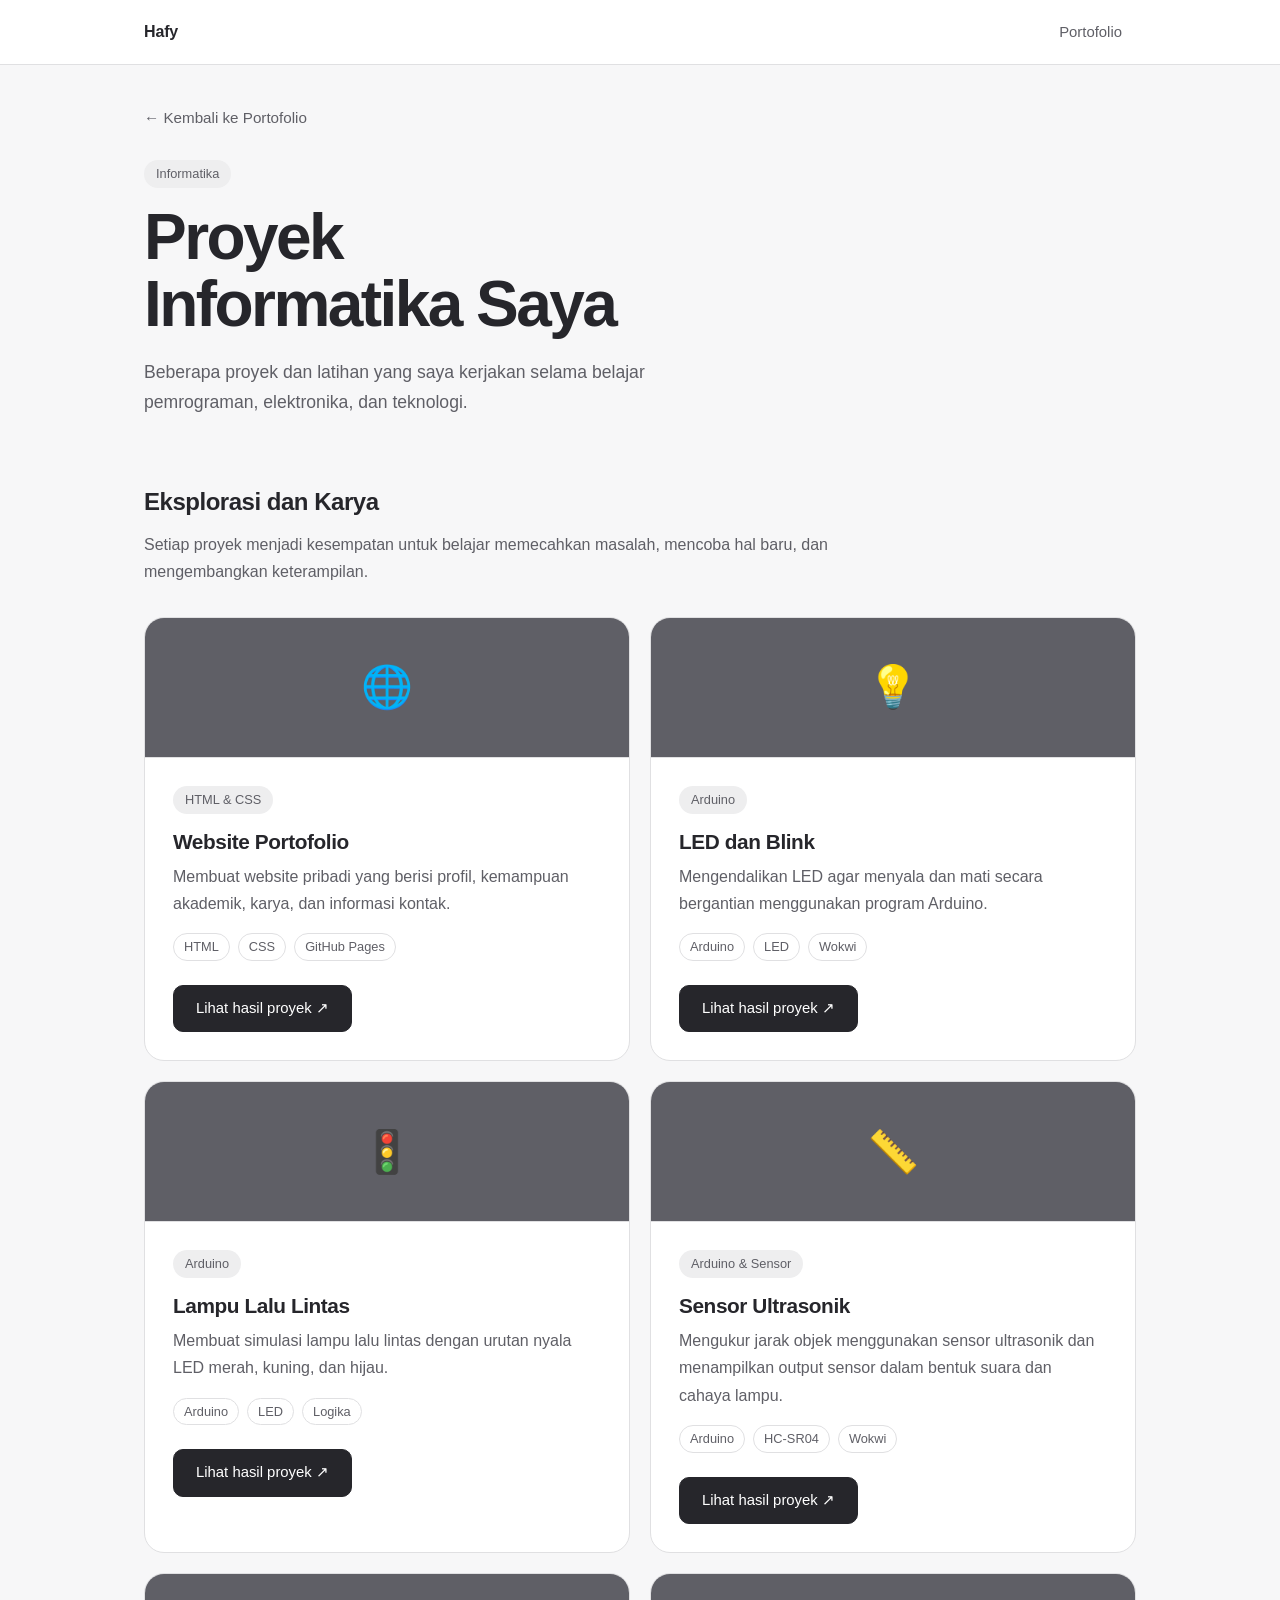
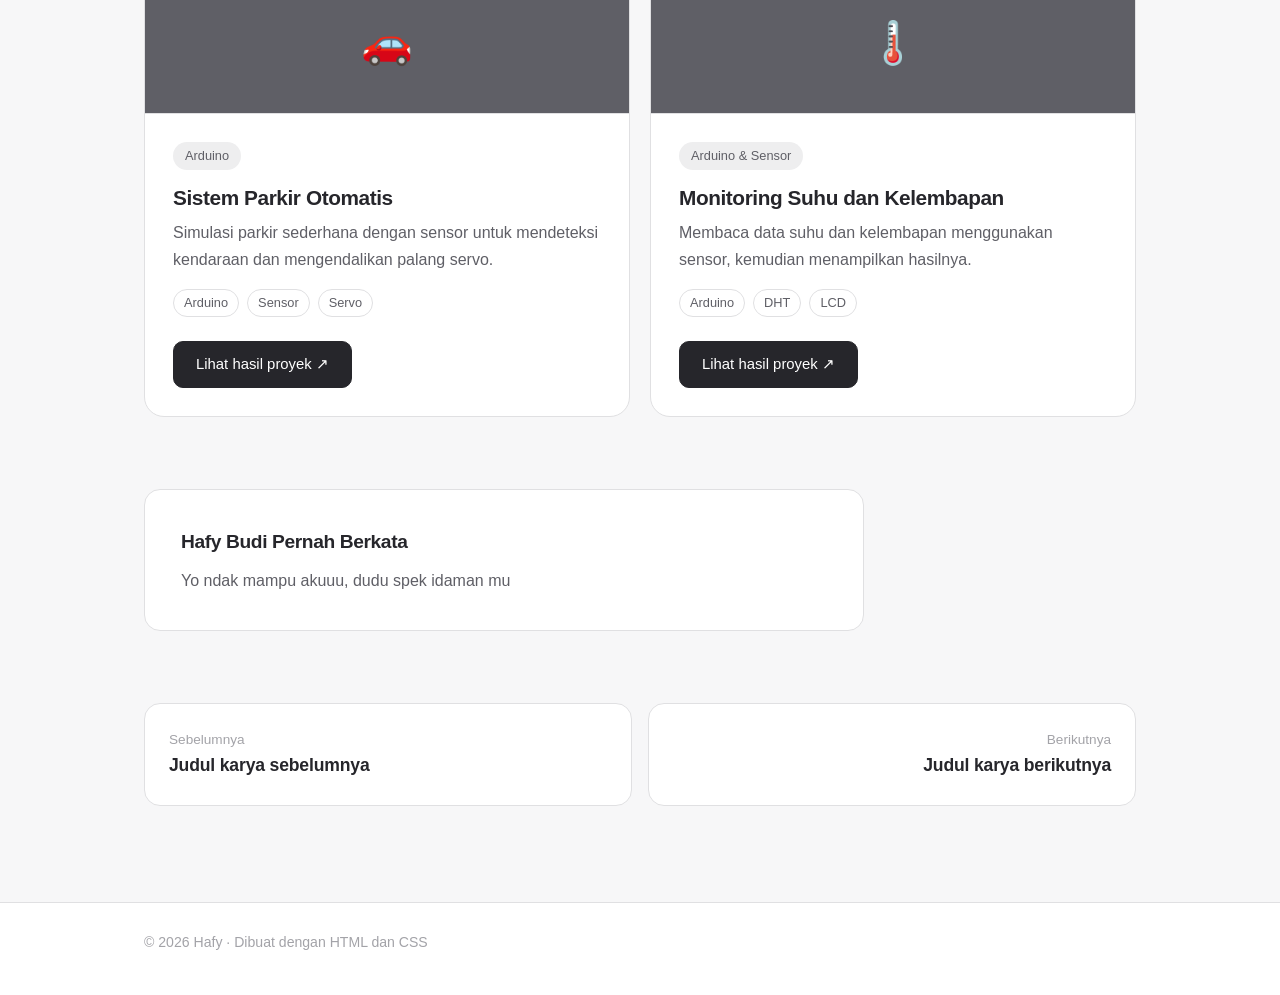
==== commit cc07e7cb: "Update (page 2)hafy.html" ====
--- a/(page 2)hafy.html
+++ b/(page 2)hafy.html
@@ -71,7 +71,7 @@
   .card:hover { border-color: var(--gray-400); }
  .visual {
   height: 140px; display: grid; place-items: center;
-  background: #c4c4c9; border-bottom: 1px solid var(--gray-200);
+  background: #5f5f66; border-bottom: 1px solid var(--gray-200);
   font-size: 2.6rem;
   }
   .card-body { padding: 28px; display: flex; flex-direction: column; flex: 1; }
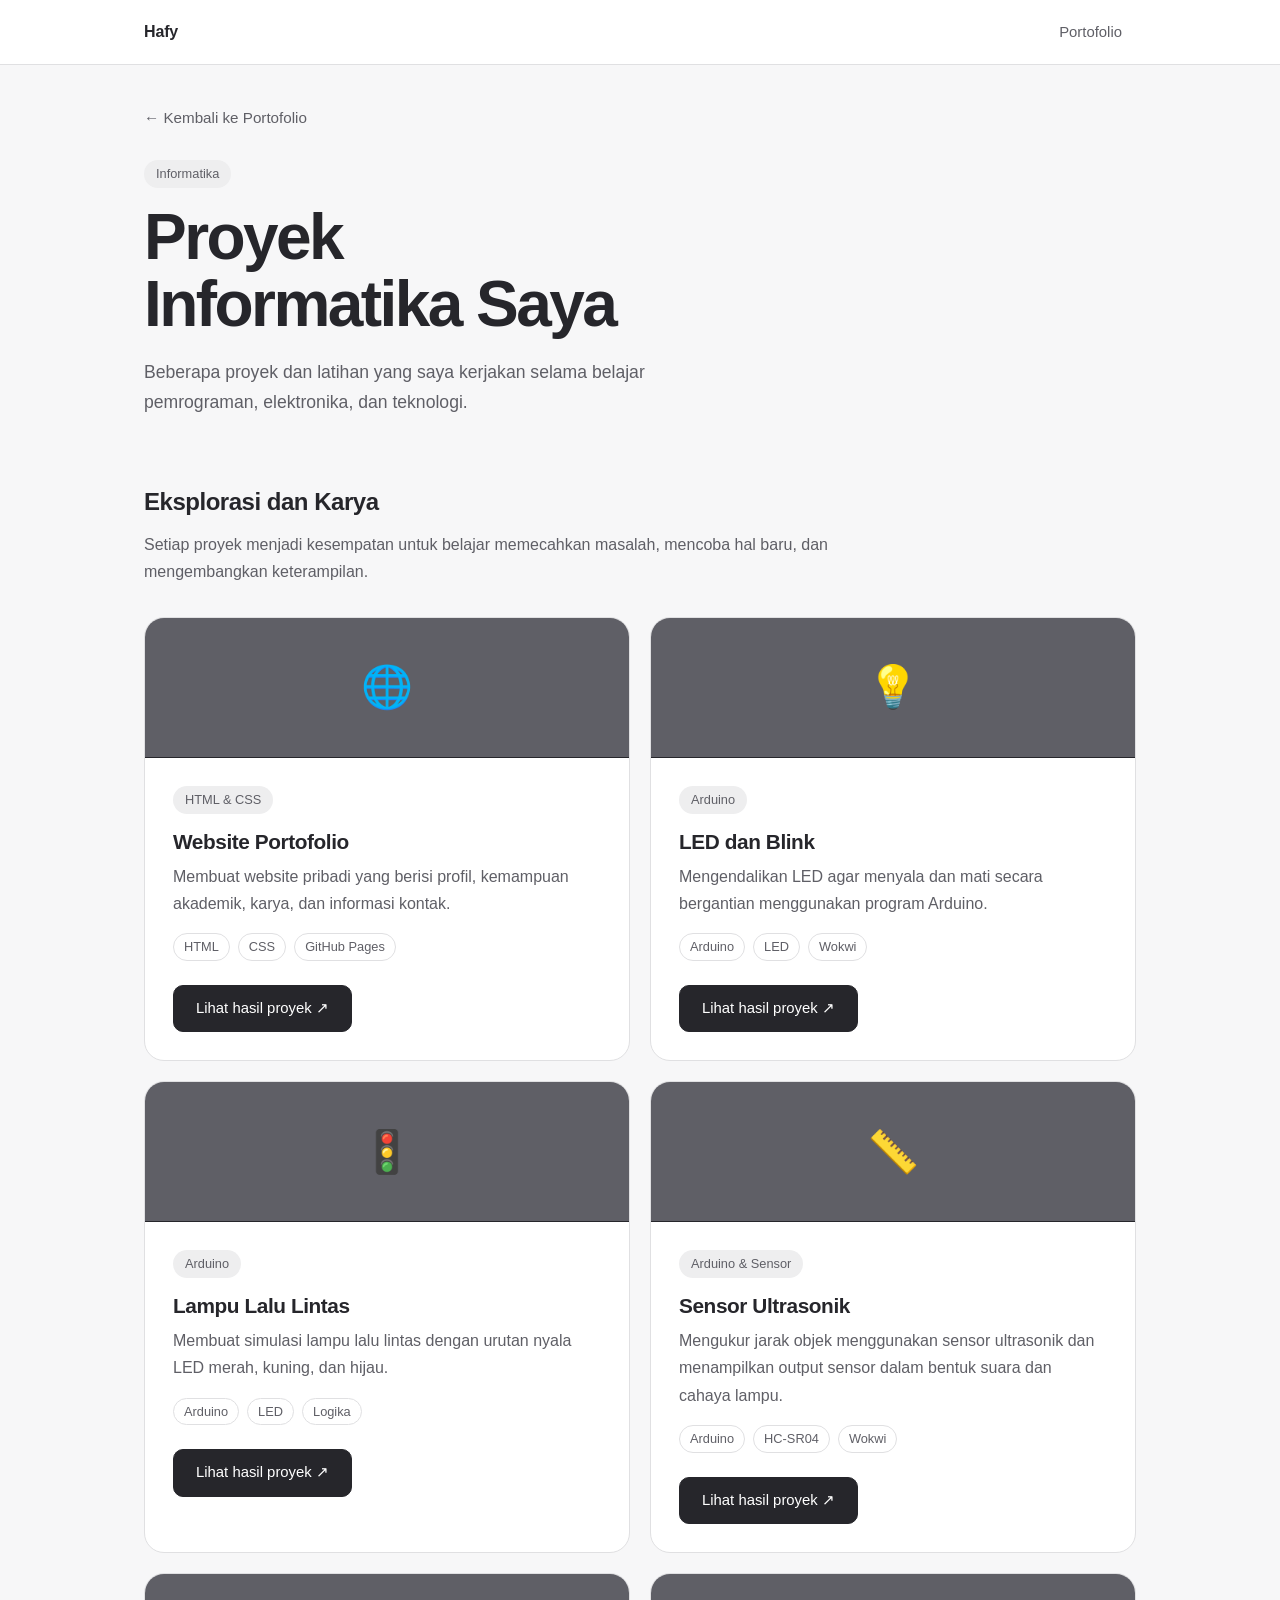
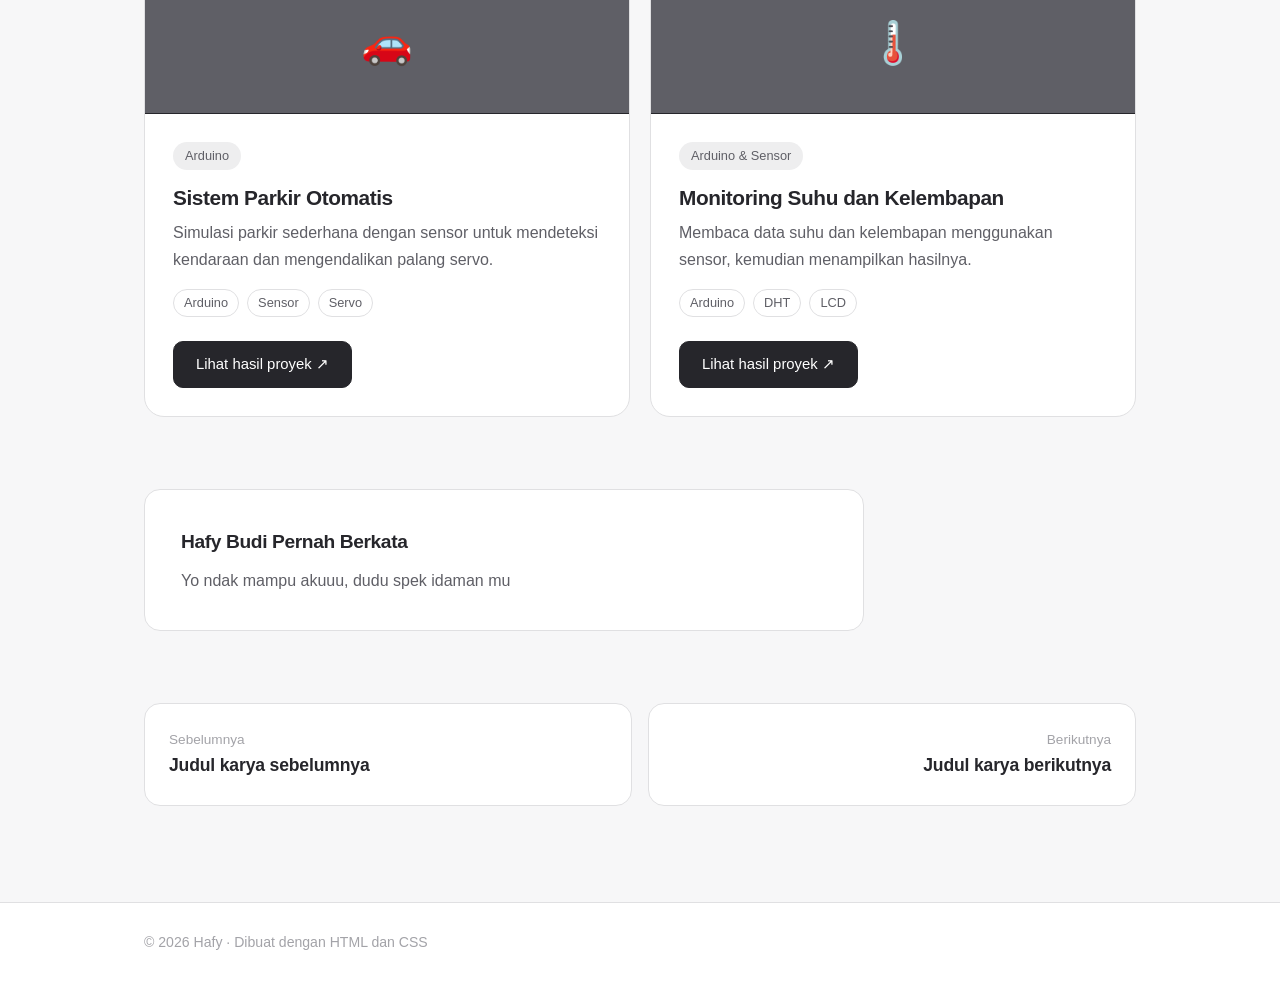
==== commit 7a724f57: "Fix HTML encoding issues in hafy.html" ====
--- a/(page 2)hafy.html
+++ b/(page 2)hafy.html
@@ -71,7 +71,7 @@
   .card:hover { border-color: var(--gray-400); }
  .visual {
   height: 140px; display: grid; place-items: center;
-  background: #5f5f66; border-bottom: 1px solid var(--gray-200);
+  background: #5f5f66; border-bottom: 1px solid var(--ink);
   font-size: 2.6rem;
   }
   .card-body { padding: 28px; display: flex; flex-direction: column; flex: 1; }
@@ -226,8 +226,8 @@
   </section>
 
   <nav class="pager" aria-label="Karya lainnya">
-    <a href="#"><small>Sebelumnya</small><strong>Judul karya sebelumnya</strong></a>
-    <a href="#"><small>Berikutnya</small><strong>Judul karya berikutnya</strong></a>
+    <a href="karya3.html"><small>Sebelumnya</small><strong>Judul karya sebelumnya</strong></a>
+    <a href="karya2.html"><small>Berikutnya</small><strong>Judul karya berikutnya</strong></a>
   </nav>
 </main>
 
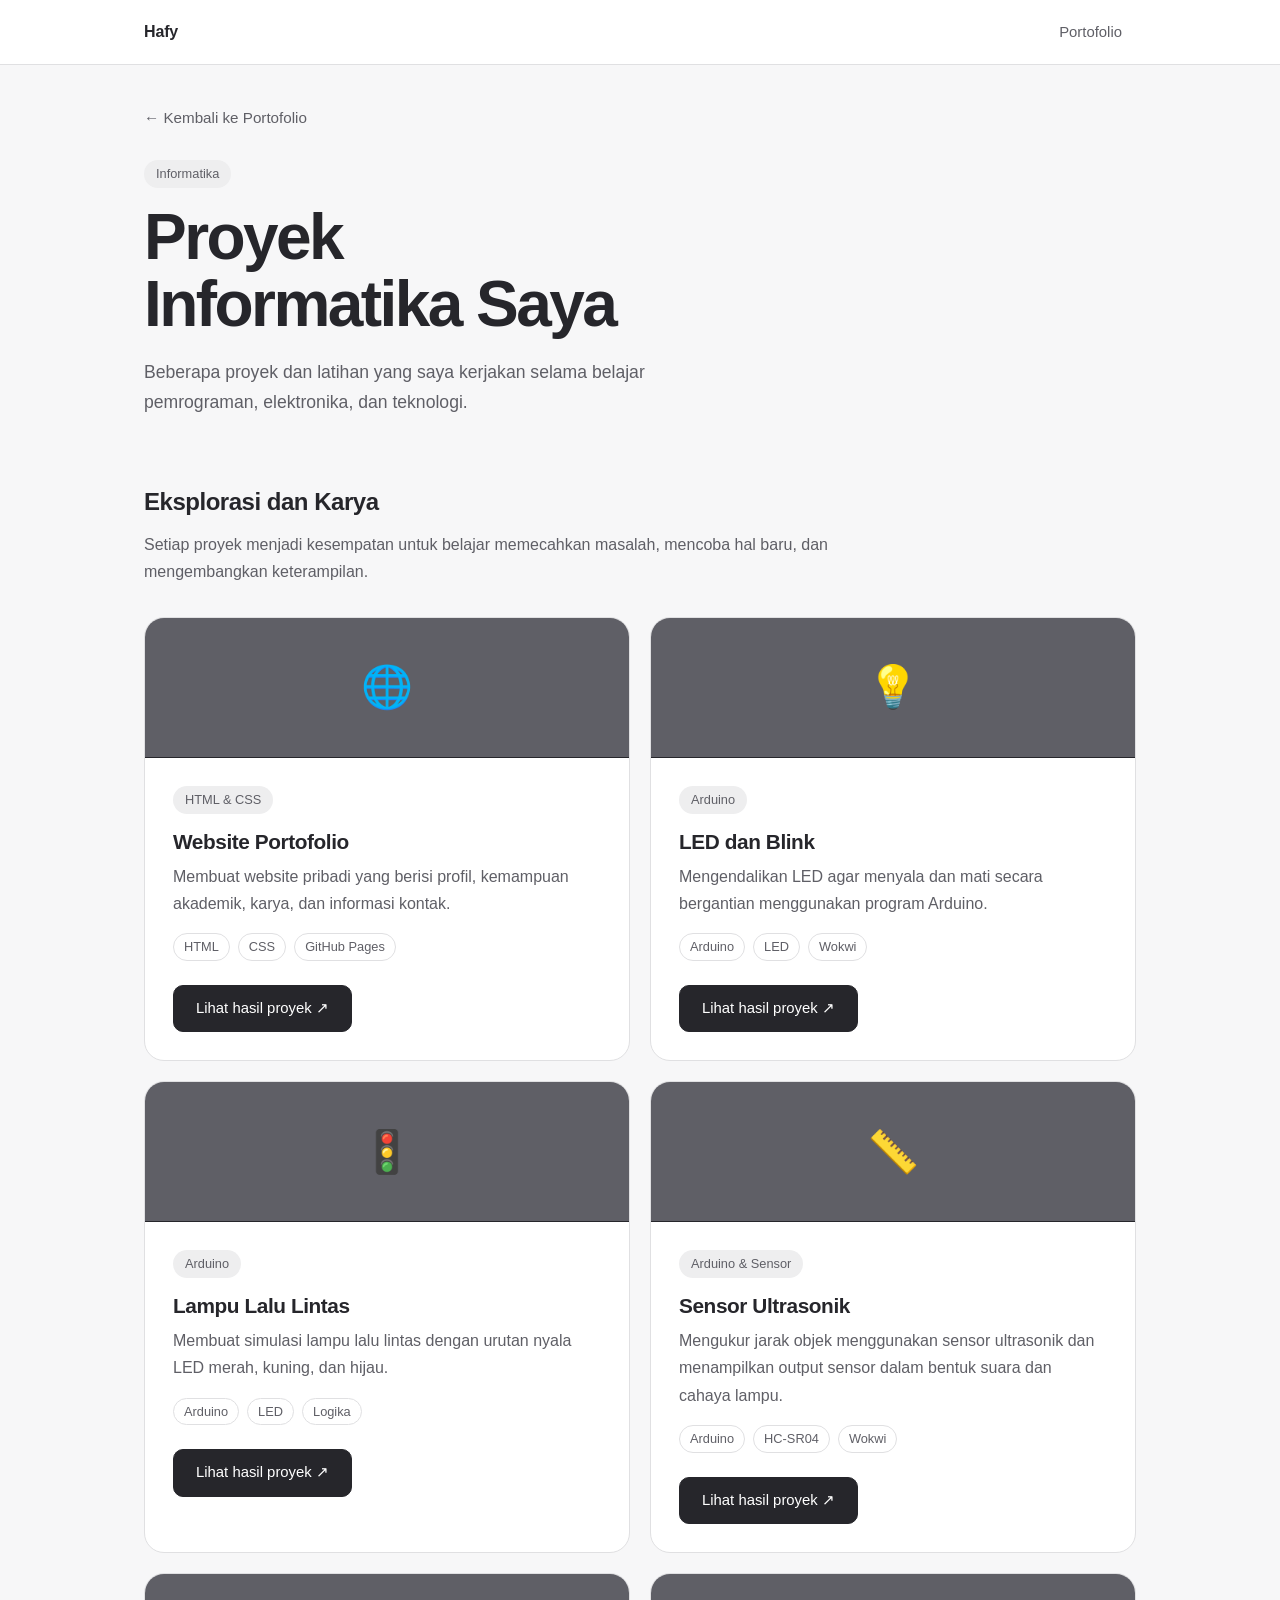
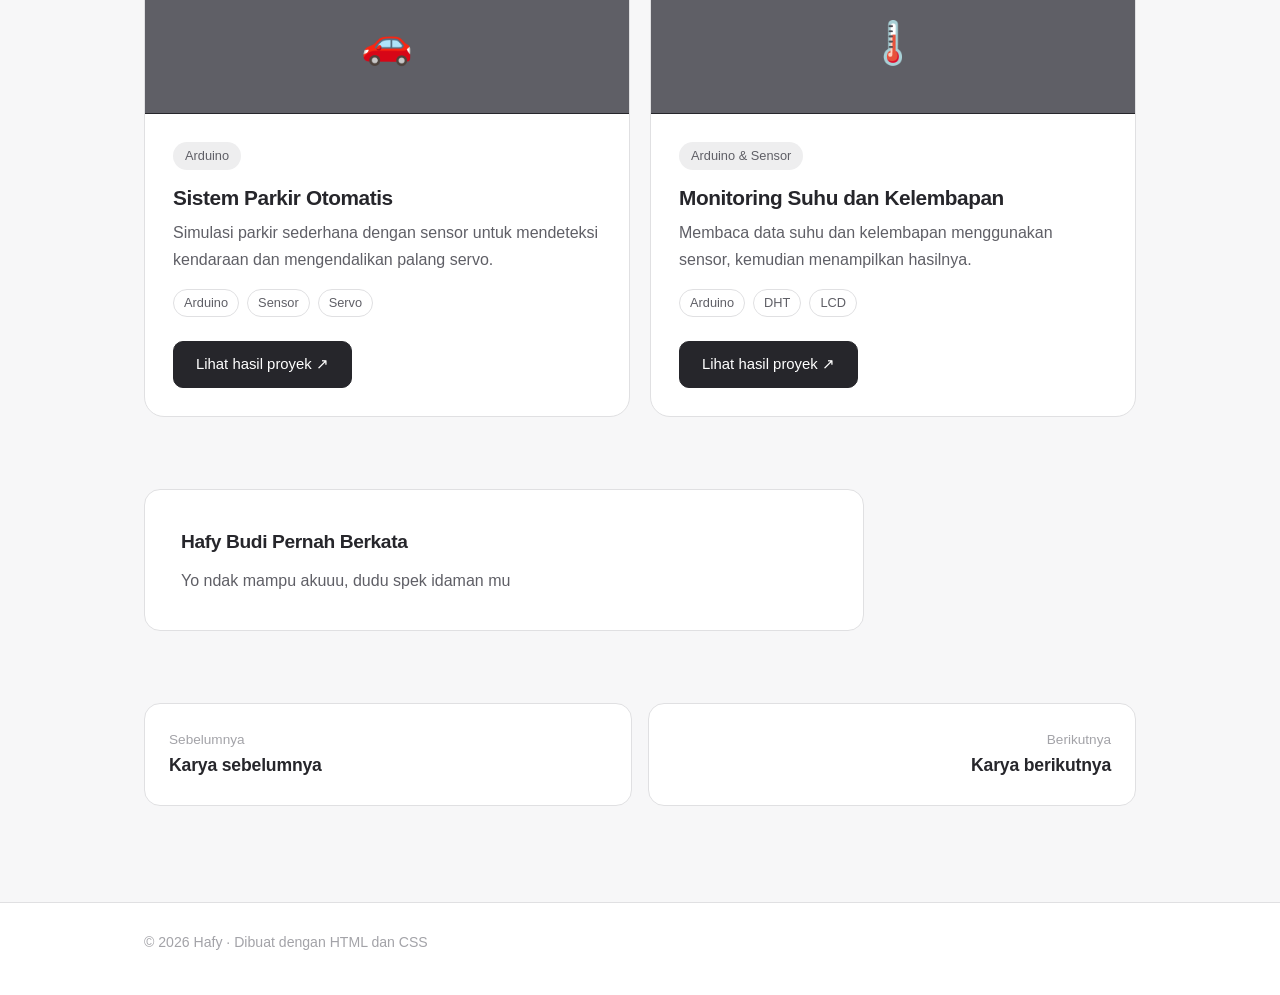
==== commit d8bdeec6: "Fix HTML formatting and structure" ====
--- a/(page 2)hafy.html
+++ b/(page 2)hafy.html
@@ -226,8 +226,8 @@
   </section>
 
   <nav class="pager" aria-label="Karya lainnya">
-    <a href="karya3.html"><small>Sebelumnya</small><strong>Judul karya sebelumnya</strong></a>
-    <a href="karya2.html"><small>Berikutnya</small><strong>Judul karya berikutnya</strong></a>
+    <a href="karya3.html"><small>Sebelumnya</small><strong>Karya sebelumnya</strong></a>
+    <a href="karya2.html"><small>Berikutnya</small><strong>Karya berikutnya</strong></a>
   </nav>
 </main>
 
